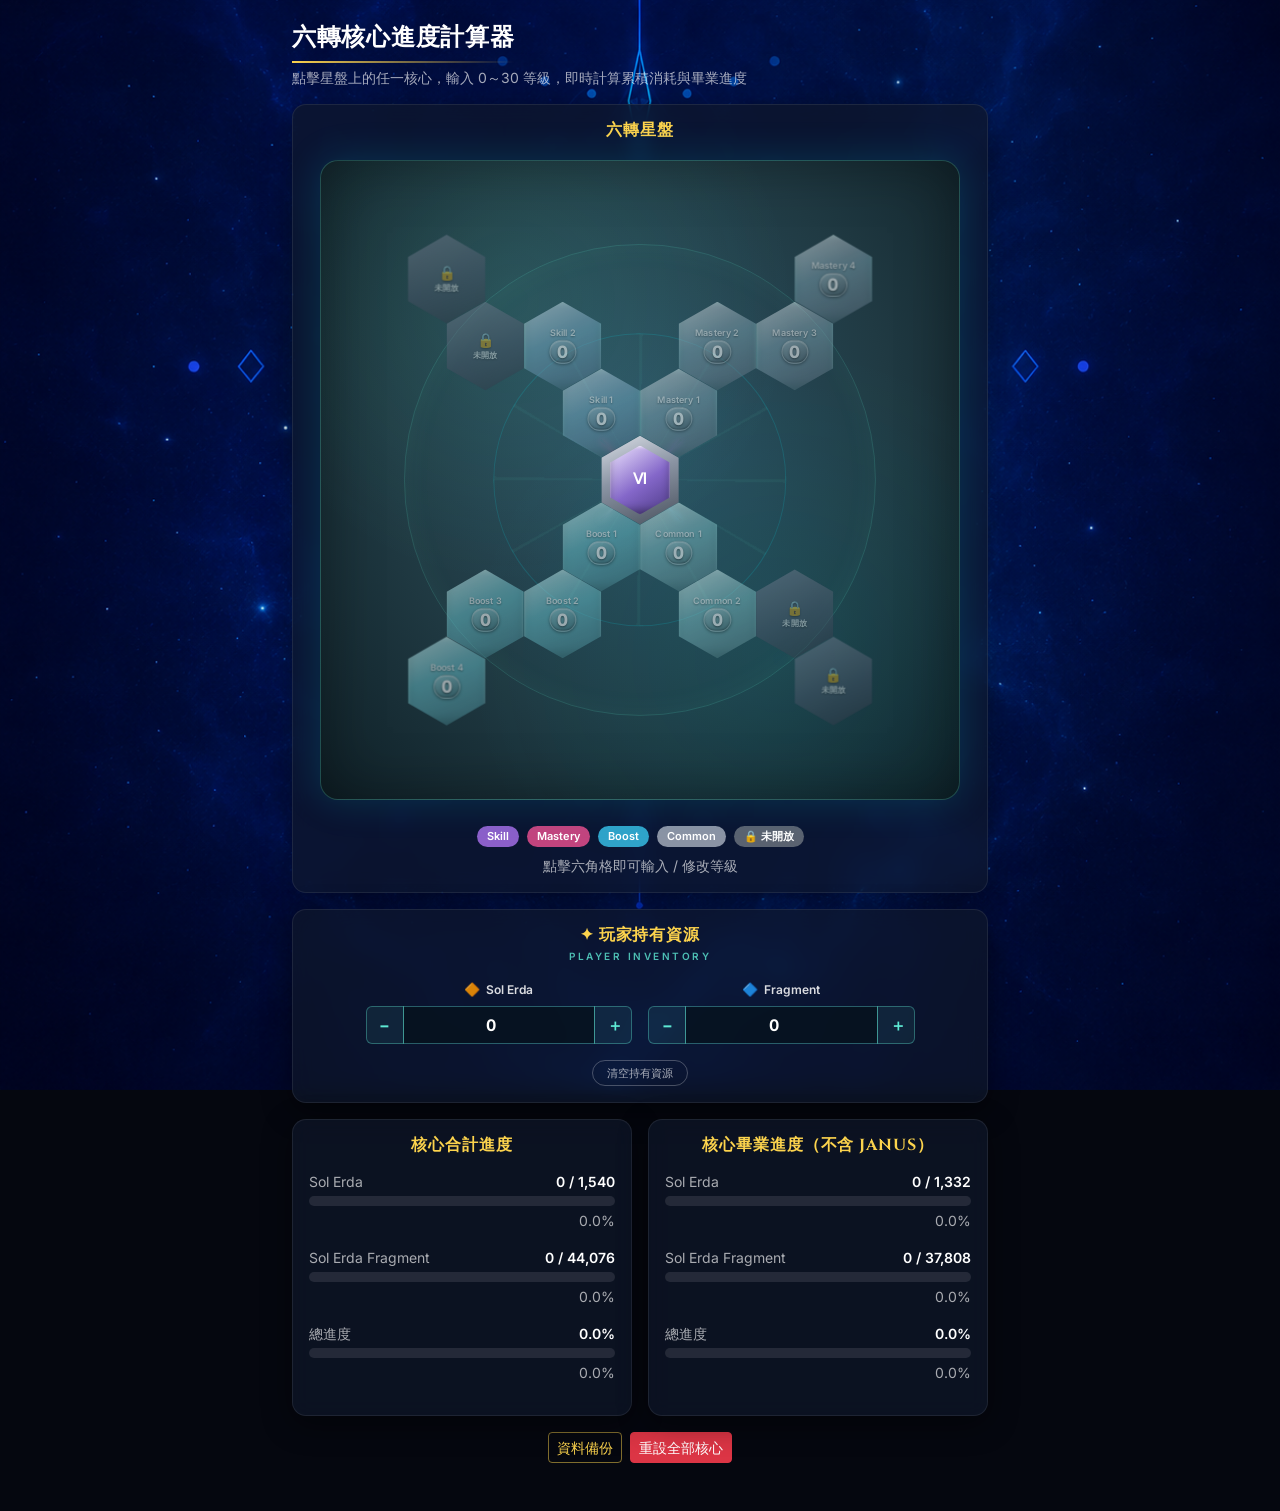
==== index.html @ d496ee9f "更新UI" ====
<!DOCTYPE html>
<html lang="zh-Hant">
<head>
<meta charset="UTF-8">
<meta name="viewport" content="width=device-width, initial-scale=1.0">
<meta name="color-scheme" content="light">
<title>六轉核心進度計算器</title>
<link rel="icon" type="image/png" href="favicon.ico">
<!-- 字體：Cinzel 作為標題/中心符文的顯示字體，Inter 作為內文與小型數字標籤 -->
<link rel="preconnect" href="https://fonts.googleapis.com">
<link rel="preconnect" href="https://fonts.gstatic.com" crossorigin>
<link href="https://fonts.googleapis.com/css2?family=Cinzel:wght@600;700&family=Inter:wght@400;500;600;700&display=swap" rel="stylesheet">
<!-- Bootstrap 5 CDN -->
<link href="https://cdn.jsdelivr.net/npm/bootstrap@5.3.3/dist/css/bootstrap.min.css" rel="stylesheet">
<link rel="stylesheet" href="style.css?v=11">
</head>
<body>
<div class="container py-4 app-container">

  <header class="mb-3">
    <h1 class="h4 fw-bold mb-1">六轉核心進度計算器</h1>
    <p class="text-muted small mb-0">點擊星盤上的任一核心，輸入 0～30 等級，即時計算累積消耗與畢業進度</p>
  </header>

  <div class="card shadow-sm mb-3 hexa-plate-card">
    <div class="card-body text-center">
      <h2 class="h6 text-uppercase fw-bold hexa-card-title mb-3">六轉星盤</h2>

      <div class="d-flex justify-content-center">
        <div class="hexa-plate" id="hexaPlateElement">
          <div class="hex-divider d-tl"></div>
          <div class="hex-divider d-tr"></div>
          <div class="hex-divider d-bl"></div>
          <div class="hex-divider d-br"></div>
          <div class="hex-hub-ring" id="hexHubRing">
            <div class="hex-hub">Ⅵ</div>
          </div>
          <!-- 六角格由 script.js 動態產生 -->
        </div>
      </div>

      <div class="hexa-legend d-flex flex-wrap justify-content-center gap-2 mt-3">
        <span class="badge rounded-pill hexa-badge hexa-badge-skill">Skill</span>
        <span class="badge rounded-pill hexa-badge hexa-badge-mastery">Mastery</span>
        <span class="badge rounded-pill hexa-badge hexa-badge-boost">Boost</span>
        <span class="badge rounded-pill hexa-badge hexa-badge-common">Common</span>
        <span class="badge rounded-pill hexa-badge hexa-badge-locked">🔒 未開放</span>
      </div>
      <div class="form-text mt-2">點擊六角格即可輸入 / 修改等級</div>
    </div>
  </div>

  <div class="card shadow-sm mb-3 player-inventory-card">
    <div class="card-body text-center">
      <h2 class="h6 text-uppercase fw-bold inventory-card-title mb-1">✦ 玩家持有資源</h2>
      <p class="inventory-subtitle mb-3">PLAYER INVENTORY</p>

      <div class="row g-3 justify-content-center">
        <div class="col-6 col-sm-5">
          <label class="inventory-label" for="ownedErdaInput"><span class="inventory-icon">🔶</span>Sol Erda</label>
          <div class="input-group inventory-input-group">
            <button type="button" class="btn inventory-step-btn" data-resource="erda" data-step="-1" aria-label="減少 Sol Erda">−</button>
            <input type="number" min="0" step="1" class="form-control inventory-input" id="ownedErdaInput" value="0">
            <button type="button" class="btn inventory-step-btn" data-resource="erda" data-step="1" aria-label="增加 Sol Erda">＋</button>
          </div>
        </div>
        <div class="col-6 col-sm-5">
          <label class="inventory-label" for="ownedFragmentInput"><span class="inventory-icon">🔷</span>Fragment</label>
          <div class="input-group inventory-input-group">
            <button type="button" class="btn inventory-step-btn" data-resource="fragments" data-step="-100" aria-label="減少 Fragment">−</button>
            <input type="number" min="0" step="100" class="form-control inventory-input" id="ownedFragmentInput" value="0">
            <button type="button" class="btn inventory-step-btn" data-resource="fragments" data-step="100" aria-label="增加 Fragment">＋</button>
          </div>
        </div>
      </div>

      <button type="button" class="btn inventory-clear-btn mt-3" id="clearOwnedResourcesButton">清空持有資源</button>
    </div>
  </div>

  <div class="row g-3 mb-3">
    <div class="col-12 col-md-6">
      <div class="card shadow-sm h-100">
        <div class="card-body">
          <h2 class="h6 text-uppercase fw-bold text-center progress-card-title mb-3">核心合計進度</h2>
          <div id="overallProgressContainer"></div>
        </div>
      </div>
    </div>
    <div class="col-12 col-md-6">
      <div class="card shadow-sm h-100">
        <div class="card-body">
          <h2 class="h6 text-uppercase fw-bold text-center progress-card-title mb-3">核心畢業進度（不含 Janus）</h2>
          <div id="excludingJanusProgressContainer"></div>
        </div>
      </div>
    </div>
  </div>

  <div class="d-flex flex-wrap justify-content-center gap-2 mb-4">
    <button type="button" class="btn btn-outline-gold btn-sm" data-bs-toggle="modal" data-bs-target="#backupModal" id="openBackupModalButton">資料備份</button>
    <button type="button" class="btn btn-danger btn-sm" id="resetAllCoresButton">重設全部核心</button>
  </div>

</div>

<!-- 備份與讀取管理 Modal -->
<div class="modal fade" id="backupModal" tabindex="-1" aria-labelledby="backupModalLabel" aria-hidden="true">
  <div class="modal-dialog modal-dialog-centered">
    <div class="modal-content">
      <div class="modal-header">
        <h5 class="modal-title" id="backupModalLabel">備份與讀取管理</h5>
        <button type="button" class="btn-close" data-bs-dismiss="modal" aria-label="Close"></button>
      </div>
      <div class="modal-body">
        <p class="small text-muted">最多可保存 3 組備份，儲存與載入都只影響瀏覽器本機資料。</p>
        <div id="backupSlotListContainer"></div>
      </div>
      <div class="modal-footer">
        <button type="button" class="btn btn-secondary btn-sm" data-bs-dismiss="modal">關閉</button>
      </div>
    </div>
  </div>
</div>

<!-- 六角格點擊編輯用的微型輸入框（由 script.js 動態插入定位） -->

<script src="https://cdn.jsdelivr.net/npm/bootstrap@5.3.3/dist/js/bootstrap.bundle.min.js"></script>
<script src="script.js"></script>
</body>
</html>
---- style.css ----
:root {
  color-scheme: dark; /* 全頁為深色主題，明確宣告 dark 讓瀏覽器原生控制項改用深色樣式，且不會被手機的強制深色模式二次覆蓋 */
  --hexa-bg: url("images/hexa backg.png");

  --ink: #ffffff;
  --panel: rgba(15, 23, 42, 0.7);
  --page: #05070f;
  --muted: #9aa3b5;

  --gold: #b8862f;
  --gold-deep: #7a5a1e;
  --gold-bright: #fcd34d;
  --violet: #6c4fa0;
  --teal: #1d6e63;

  --skill: #8b5fc9;
  --skill-deep: #5f3d94;
  --mastery: #c2447e;
  --mastery-deep: #8f2f5c;
  --boost: #2fa3c9;
  --boost-deep: #1c7896;
  --common: #8a93a4;
  --common-deep: #5d6674;
  --locked: #5a6270;

  --font-display: 'Cinzel', 'Noto Serif TC', serif;
  --font-body: 'Inter', -apple-system, "Segoe UI", "PingFang TC", "Microsoft JhengHei", sans-serif;
}

* { box-sizing: border-box; }

body {
  background-color: var(--page);
  background-image: var(--hexa-bg);
  background-size: cover;
  background-position: center;
  background-repeat: no-repeat;
  background-attachment: fixed;
  color: var(--ink);
  font-family: var(--font-body);
  min-height: 100vh;
}

.app-container { max-width: 720px; }

header h1 {
  font-family: var(--font-display);
  letter-spacing: 0.03em;
  display: inline-block;
  padding-bottom: 8px;
  border-bottom: 2px solid transparent;
  border-image: linear-gradient(90deg, var(--gold-bright), transparent) 1;
}

.card {
  border: 1px solid rgba(255, 255, 255, 0.08);
  border-radius: 14px;
  background-color: var(--panel);
  -webkit-backdrop-filter: blur(10px);
  backdrop-filter: blur(10px);
  color: var(--ink);
  box-shadow: 0 8px 30px rgba(0, 0, 0, 0.45) !important;
}

.hexa-card-title,
.progress-card-title,
.inventory-card-title,
.modal-title { font-family: var(--font-display); color: var(--gold-bright); letter-spacing: 0.06em; }

.text-muted,
.form-text { color: rgba(255, 255, 255, 0.65) !important; }

.btn-outline-gold {
  color: var(--gold-bright);
  border: 1px solid rgba(252, 211, 77, 0.5);
  background-color: transparent;
}
.btn-outline-gold:hover { background-color: rgba(252, 211, 77, 0.14); color: #fff; border-color: var(--gold-bright); }

/* ===== 六角星盤：深海星空底 + 雙層圓形魔法陣光圈 ===== */
.hexa-plate {
  position: relative;
  width: min(640px, 96vw);
  aspect-ratio: 1 / 1;
  margin: 4px 0 10px;
  background:
    radial-gradient(circle at 30% 22%, rgba(100, 255, 218, 0.10), transparent 42%),
    radial-gradient(circle at 72% 78%, rgba(0, 242, 254, 0.08), transparent 46%),
    radial-gradient(ellipse at 50% 42%, #2c5364 0%, #203a43 55%, #0f2027 100%);
  border: 1px solid rgba(100, 255, 218, 0.18);
  border-radius: 18px;
  box-shadow: 0 0 40px rgba(0, 242, 254, 0.15), inset 0 0 60px rgba(0, 0, 0, 0.35);
  overflow: visible;
}
/* 外圈魔法陣光圈（大） */
.hexa-plate::before {
  content: '';
  position: absolute; left: 50%; top: 50%;
  width: 74%; aspect-ratio: 1 / 1;
  transform: translate(-50%, -50%);
  border-radius: 50%;
  border: 1px solid rgba(100, 255, 218, 0.14);
  box-shadow: inset 0 0 30px rgba(100, 255, 218, 0.06);
  pointer-events: none;
  z-index: 0;
}
/* 內圈魔法陣光圈（小）+ 環狀刻度線 */
.hexa-plate::after {
  content: '';
  position: absolute; left: 50%; top: 50%;
  width: 46%; aspect-ratio: 1 / 1;
  transform: translate(-50%, -50%);
  border-radius: 50%;
  border: 1px solid rgba(0, 242, 254, 0.14);
  background: repeating-conic-gradient(rgba(100, 255, 218, 0.05) 0deg 1.2deg, transparent 1.2deg 30deg);
  pointer-events: none;
  z-index: 0;
}

.hex-divider {
  position: absolute; left: 50%; top: 50%;
  width: 2px; height: 9%;
  transform-origin: top center;
  z-index: 1;
}
.hex-divider.d-tl { transform: rotate(-135deg); background: linear-gradient(to bottom, var(--skill), rgba(139,95,201,0));   box-shadow: 0 0 6px rgba(139,95,201,0.65); }
.hex-divider.d-tr { transform: rotate(135deg);  background: linear-gradient(to bottom, var(--mastery), rgba(194,68,126,0)); box-shadow: 0 0 6px rgba(194,68,126,0.65); }
.hex-divider.d-bl { transform: rotate(-45deg);  background: linear-gradient(to bottom, var(--boost), rgba(47,163,201,0));   box-shadow: 0 0 6px rgba(47,163,201,0.65); }
.hex-divider.d-br { transform: rotate(45deg);   background: linear-gradient(to bottom, var(--common), rgba(138,147,164,0)); box-shadow: 0 0 6px rgba(138,147,164,0.5); }

/* ===== 中央核心 Ⅵ：頂級金屬外框 + 霓虹雙色發光 ===== */
.hex-hub-ring {
  --hub-progress: 0%;
  position: absolute; left: 50%; top: 50%;
  width: 12.1%; aspect-ratio: 0.87 / 1;
  transform: translate(-50%, -50%);
  clip-path: polygon(50% 0%, 100% 25%, 100% 75%, 50% 100%, 0% 75%, 0% 25%);
  background: conic-gradient(var(--gold-bright) var(--hub-progress), rgba(255,255,255,0.12) 0);
  display: flex; align-items: center; justify-content: center;
  z-index: 2;
  animation: hubRingPulse 4.5s ease-in-out infinite;
}
/* 外層金屬框：比 ring 大一圈，藏在 ring 底下露出邊緣，形成雙層金屬邊框 */
.hex-hub-ring::before {
  content: '';
  position: absolute;
  inset: -4px;
  clip-path: polygon(50% 0%, 100% 25%, 100% 75%, 50% 100%, 0% 75%, 0% 25%);
  background: linear-gradient(160deg, #e3e7ee 0%, #8a94a3 45%, #444c58 100%);
  box-shadow: 0 0 14px rgba(0, 242, 254, 0.55), 0 0 22px rgba(255, 105, 180, 0.3);
  z-index: -1;
}
.hex-hub {
  position: relative;
  width: 78%; aspect-ratio: 0.87 / 1;
  clip-path: polygon(50% 0%, 100% 25%, 100% 75%, 50% 100%, 0% 75%, 0% 25%);
  background: linear-gradient(145deg, #efe6ff 0%, #8467c9 55%, #4d3a86 100%);
  box-shadow:
    inset 0 2px 3px rgba(255,255,255,0.55),
    inset 0 -5px 9px rgba(0,0,0,0.35),
    inset 0 0 0 1px rgba(255,255,255,0.2);
  display: flex; align-items: center; justify-content: center;
  color: #fff; font-weight: 700; letter-spacing: 0.05em;
  font-family: var(--font-display);
  font-size: clamp(11px, 2.6vw, 15px);
}
@keyframes hubRingPulse {
  0%, 100% { box-shadow: 0 0 16px rgba(252, 211, 77, 0.45); }
  50%      { box-shadow: 0 0 28px rgba(252, 211, 77, 0.8); }
}

/* ===== 六角形節點：雙層金屬切角邊框 + 立體倒角 + 金屬膠囊等級標籤 ===== */
.hex-tile {
  position: absolute;
  width: 12.1%;
  aspect-ratio: 0.87 / 1;
  transform: translate(-50%, -50%);
  clip-path: polygon(50% 0%, 100% 25%, 100% 75%, 50% 100%, 0% 75%, 0% 25%);
  display: flex; flex-direction: column; align-items: center; justify-content: center;
  gap: 2px;
  color: #fff;
  cursor: pointer;
  border: none;
  padding: 0;
  font-family: var(--font-body);
  text-shadow: 0 1px 2px rgba(0,0,0,0.55);
  filter: drop-shadow(0 3px 5px rgba(0,0,0,0.45));
  transition: transform 0.15s ease, filter 0.15s ease;
  z-index: 3;
}
/* 外層金屬邊框（::before 做出比本體大一圈的六角形，露出邊緣＝雙層邊框） */
.hex-tile::before {
  content: '';
  position: absolute;
  inset: -3px;
  clip-path: polygon(50% 0%, 100% 25%, 100% 75%, 50% 100%, 0% 75%, 0% 25%);
  z-index: -1;
  transition: background 0.2s ease, box-shadow 0.2s ease;
}
.hex-tile.skill::before,
.hex-tile.mastery::before,
.hex-tile.boost::before,
.hex-tile.common::before {
  background: linear-gradient(160deg, #b9fff2 0%, #00f2fe 45%, #0891a8 100%);
  box-shadow: 0 0 10px rgba(0, 242, 254, 0.65), 0 0 18px rgba(100, 255, 218, 0.35);
}
.hex-tile:hover { transform: translate(-50%, -50%) scale(1.08); z-index: 5; }
.hex-tile:focus-visible { outline: 2px solid #fff; outline-offset: 2px; }
.hex-tile .hex-name { font-size: clamp(7px, 1.6vw, 9px); font-weight: 600; opacity: 0.85; line-height: 1.1; letter-spacing: 0.02em; }
.hex-tile .hex-lvl {
  display: inline-block;
  font-size: clamp(12px, 3vw, 17px);
  font-weight: 800;
  font-variant-numeric: tabular-nums;
  line-height: 1.3;
  letter-spacing: 0.02em;
  padding: 0 7px;
  border-radius: 999px;
  background: linear-gradient(160deg, rgba(255,255,255,0.3), rgba(0,0,0,0.25));
  border: 1px solid rgba(255,255,255,0.3);
  box-shadow: inset 0 1px 1px rgba(255,255,255,0.45), inset 0 -1px 2px rgba(0,0,0,0.4), 0 1px 3px rgba(0,0,0,0.5);
  text-shadow: 0 1px 2px rgba(0,0,0,0.6);
}

.hex-tile.skill {
  background: linear-gradient(150deg, #d6bfff 0%, var(--skill) 40%, var(--skill-deep) 100%);
  box-shadow:
    inset 0 3px 4px rgba(255,255,255,0.55),
    inset 0 -6px 10px rgba(0,0,0,0.45),
    inset 0 0 0 1px rgba(255,255,255,0.18);
}
.hex-tile.mastery {
  background: linear-gradient(150deg, #ffb8d6 0%, var(--mastery) 40%, var(--mastery-deep) 100%);
  box-shadow:
    inset 0 3px 4px rgba(255,255,255,0.55),
    inset 0 -6px 10px rgba(0,0,0,0.45),
    inset 0 0 0 1px rgba(255,255,255,0.18);
}
.hex-tile.boost {
  background: linear-gradient(150deg, #b9f0ff 0%, var(--boost) 40%, var(--boost-deep) 100%);
  box-shadow:
    inset 0 3px 4px rgba(255,255,255,0.55),
    inset 0 -6px 10px rgba(0,0,0,0.45),
    inset 0 0 0 1px rgba(255,255,255,0.18);
}
.hex-tile.common {
  background: linear-gradient(150deg, #eef1f6 0%, var(--common) 40%, var(--common-deep) 100%);
  box-shadow:
    inset 0 3px 4px rgba(255,255,255,0.55),
    inset 0 -6px 10px rgba(0,0,0,0.4),
    inset 0 0 0 1px rgba(255,255,255,0.18);
}

.hex-tile.zero { filter: drop-shadow(0 3px 5px rgba(0,0,0,0.45)) grayscale(55%); opacity: 0.55; }
.hex-tile.zero::before { opacity: 0.55; }
.hex-tile.editing { transform: translate(-50%, -50%) scale(1.12); z-index: 6; }
.hex-tile.editing::before { box-shadow: 0 0 0 3px #fff, 0 0 16px rgba(0, 242, 254, 0.8); }

/* 鎖定 / 未開放的預留格：暗鋼灰雙層邊框 + 細緻金屬網格遮罩
   （選擇器刻意寫成 .hex-tile.hex-tile-locked 兩個 class，
   確保優先度一定蓋過上面 .hex-tile.skill 等象限色規則） */
.hex-tile.hex-tile-locked {
  cursor: not-allowed;
  background:
    repeating-linear-gradient(45deg, rgba(255,255,255,0.035) 0 2px, transparent 2px 6px),
    linear-gradient(160deg, #3a4051, var(--locked));
  opacity: 0.5;
  box-shadow: inset 0 0 0 1px rgba(255,255,255,0.08);
}
.hex-tile.hex-tile-locked::before {
  background: linear-gradient(160deg, #7c8797 0%, #4a5568 55%, #2b3340 100%);
  box-shadow: none;
}
.hex-tile-locked:hover { transform: translate(-50%, -50%); }
.hex-tile-locked .hex-lock-icon { font-size: clamp(11px, 2.4vw, 14px); line-height: 1; margin-bottom: 2px; opacity: 0.85; }
.hex-tile-locked .hex-name { font-size: clamp(6px, 1.4vw, 8px); }

/* ===== 星盤圖例（緊湊單行） ===== */
.hexa-badge {
  font-size: 11px;
  font-weight: 600;
  padding: 5px 10px;
}
.hexa-badge-skill    { background-color: var(--skill);   color: #fff; }
.hexa-badge-mastery  { background-color: var(--mastery); color: #fff; }
.hexa-badge-boost    { background-color: var(--boost);   color: #fff; }
.hexa-badge-common   { background-color: var(--common);  color: #fff; }
.hexa-badge-locked   { background-color: var(--locked);  color: #fff; }

/* ===== 六角格點擊編輯用的微型輸入框 ===== */
.hex-editor {
  position: absolute;
  transform: translate(-50%, -100%);
  background: rgba(15, 23, 42, 0.95);
  -webkit-backdrop-filter: blur(8px);
  backdrop-filter: blur(8px);
  border: 1px solid rgba(255, 255, 255, 0.18);
  border-radius: 10px;
  padding: 8px 10px;
  box-shadow: 0 6px 20px rgba(0,0,0,0.5);
  z-index: 20;
  display: flex;
  flex-direction: column;
  align-items: center;
  gap: 4px;
  white-space: nowrap;
}
.hex-editor::after {
  content: '';
  position: absolute;
  left: 50%; top: 100%;
  transform: translateX(-50%);
  border: 6px solid transparent;
  border-top-color: rgba(15, 23, 42, 0.95);
}
.hex-editor .hex-editor-label { font-size: 11px; font-weight: 700; color: #ffffff; }
.hex-editor input[type="number"] {
  width: 64px;
  padding: 5px 6px;
  background: rgba(255, 255, 255, 0.08);
  border: 1px solid rgba(255, 255, 255, 0.25);
  border-radius: 6px;
  font-size: 14px;
  text-align: center;
  font-variant-numeric: tabular-nums;
  color: #ffffff;
}
.hex-editor input[type="number"]:focus { outline: none; border-color: var(--gold-bright); }

/* ===== 進度條（沿用 Bootstrap .progress，僅覆蓋顏色與高度） ===== */
.progress { height: 10px; background-color: rgba(255, 255, 255, 0.1); }
.progress-bar-gold   { background: linear-gradient(90deg, var(--gold), var(--gold-bright)); box-shadow: 0 0 8px rgba(252, 211, 77, 0.6); }
.progress-bar-violet { background: linear-gradient(90deg, var(--violet), #9077bd); box-shadow: 0 0 8px rgba(144, 119, 189, 0.6); }
.progress-bar-teal   { background: linear-gradient(90deg, var(--teal), #2c8f80); box-shadow: 0 0 8px rgba(44, 143, 128, 0.6); }

/* ===== 備份槽列表 ===== */
.backup-slot-row {
  border: 1px solid rgba(255, 255, 255, 0.12);
  background-color: rgba(255, 255, 255, 0.04);
  border-radius: 10px;
  padding: 10px 12px;
  margin-bottom: 10px;
}
.backup-slot-row:last-child { margin-bottom: 0; }

/* ===== Bootstrap Modal 改為深色玻璃風格 ===== */
.modal-content {
  background-color: rgba(15, 23, 42, 0.9);
  -webkit-backdrop-filter: blur(12px);
  backdrop-filter: blur(12px);
  border: 1px solid rgba(255, 255, 255, 0.12);
  border-radius: 12px;
  color: var(--ink);
}
.modal-header,
.modal-footer { border-color: rgba(255, 255, 255, 0.12); }
.modal .btn-close { filter: invert(1) grayscale(1); }
.modal .form-control {
  background-color: rgba(255, 255, 255, 0.06);
  border-color: rgba(255, 255, 255, 0.2);
  color: var(--ink);
}
.modal .form-control:focus {
  background-color: rgba(255, 255, 255, 0.09);
  border-color: var(--gold-bright);
  color: var(--ink);
  box-shadow: none;
}
.modal .btn-outline-secondary { color: #e5e7eb; border-color: rgba(255, 255, 255, 0.4); }
.modal .btn-outline-secondary:hover { background-color: rgba(255, 255, 255, 0.12); color: #fff; }

/* ===== 玩家持有資源 (Player Inventory) ===== */
.inventory-subtitle {
  color: rgba(94, 234, 212, 0.8);
  font-size: 10px;
  letter-spacing: 0.25em;
  font-weight: 600;
}
.inventory-label {
  display: flex; align-items: center; justify-content: center; gap: 6px;
  font-size: 12px; font-weight: 600; color: rgba(255,255,255,0.85);
  margin-bottom: 6px;
}
.inventory-icon { font-size: 13px; }
.inventory-input {
  background-color: rgba(6, 18, 26, 0.65);
  border: 1px solid rgba(94, 234, 212, 0.35);
  color: #fff;
  text-align: center;
  font-weight: 700;
  font-variant-numeric: tabular-nums;
}
.inventory-input:focus {
  background-color: rgba(6, 18, 26, 0.85);
  border-color: #5eead4;
  color: #fff;
  box-shadow: 0 0 0 3px rgba(94, 234, 212, 0.28);
}
.inventory-step-btn {
  background-color: rgba(94, 234, 212, 0.08);
  border: 1px solid rgba(94, 234, 212, 0.35);
  color: #5eead4;
  font-weight: 700;
  width: 38px;
}
.inventory-step-btn:hover { background-color: rgba(94, 234, 212, 0.22); color: #fff; border-color: #5eead4; }
.inventory-step-btn:active { transform: translateY(1px); }
.inventory-clear-btn {
  background-color: transparent;
  border: 1px solid rgba(255, 255, 255, 0.25);
  color: rgba(255, 255, 255, 0.65);
  font-size: 11px;
  padding: 4px 14px;
  border-radius: 999px;
}
.inventory-clear-btn:hover { background-color: rgba(255, 255, 255, 0.08); color: #fff; }

/* 進度條上的「持有資源可涵蓋」高亮光效：疊在實際已耗用進度條下方，
   露出的那一段（已耗用% 到 涵蓋% 之間）代表目前持有資源額外能補到的進度 */
.progress { position: relative; overflow: hidden; }
.progress-bar-coverage {
  position: absolute;
  top: 0; left: 0; height: 100%;
  background: rgba(94, 234, 212, 0.5);
  box-shadow: 0 0 10px rgba(94, 234, 212, 0.75);
  border-radius: inherit;
  transition: width 0.35s ease;
}
.progress-bar { position: relative; z-index: 1; }
.inventory-coverage-note {
  color: #5eead4;
  background-color: rgba(94, 234, 212, 0.08);
  border: 1px solid rgba(94, 234, 212, 0.25);
  border-radius: 8px;
  padding: 6px 10px;
}
.inventory-coverage-note b { color: #fff; }
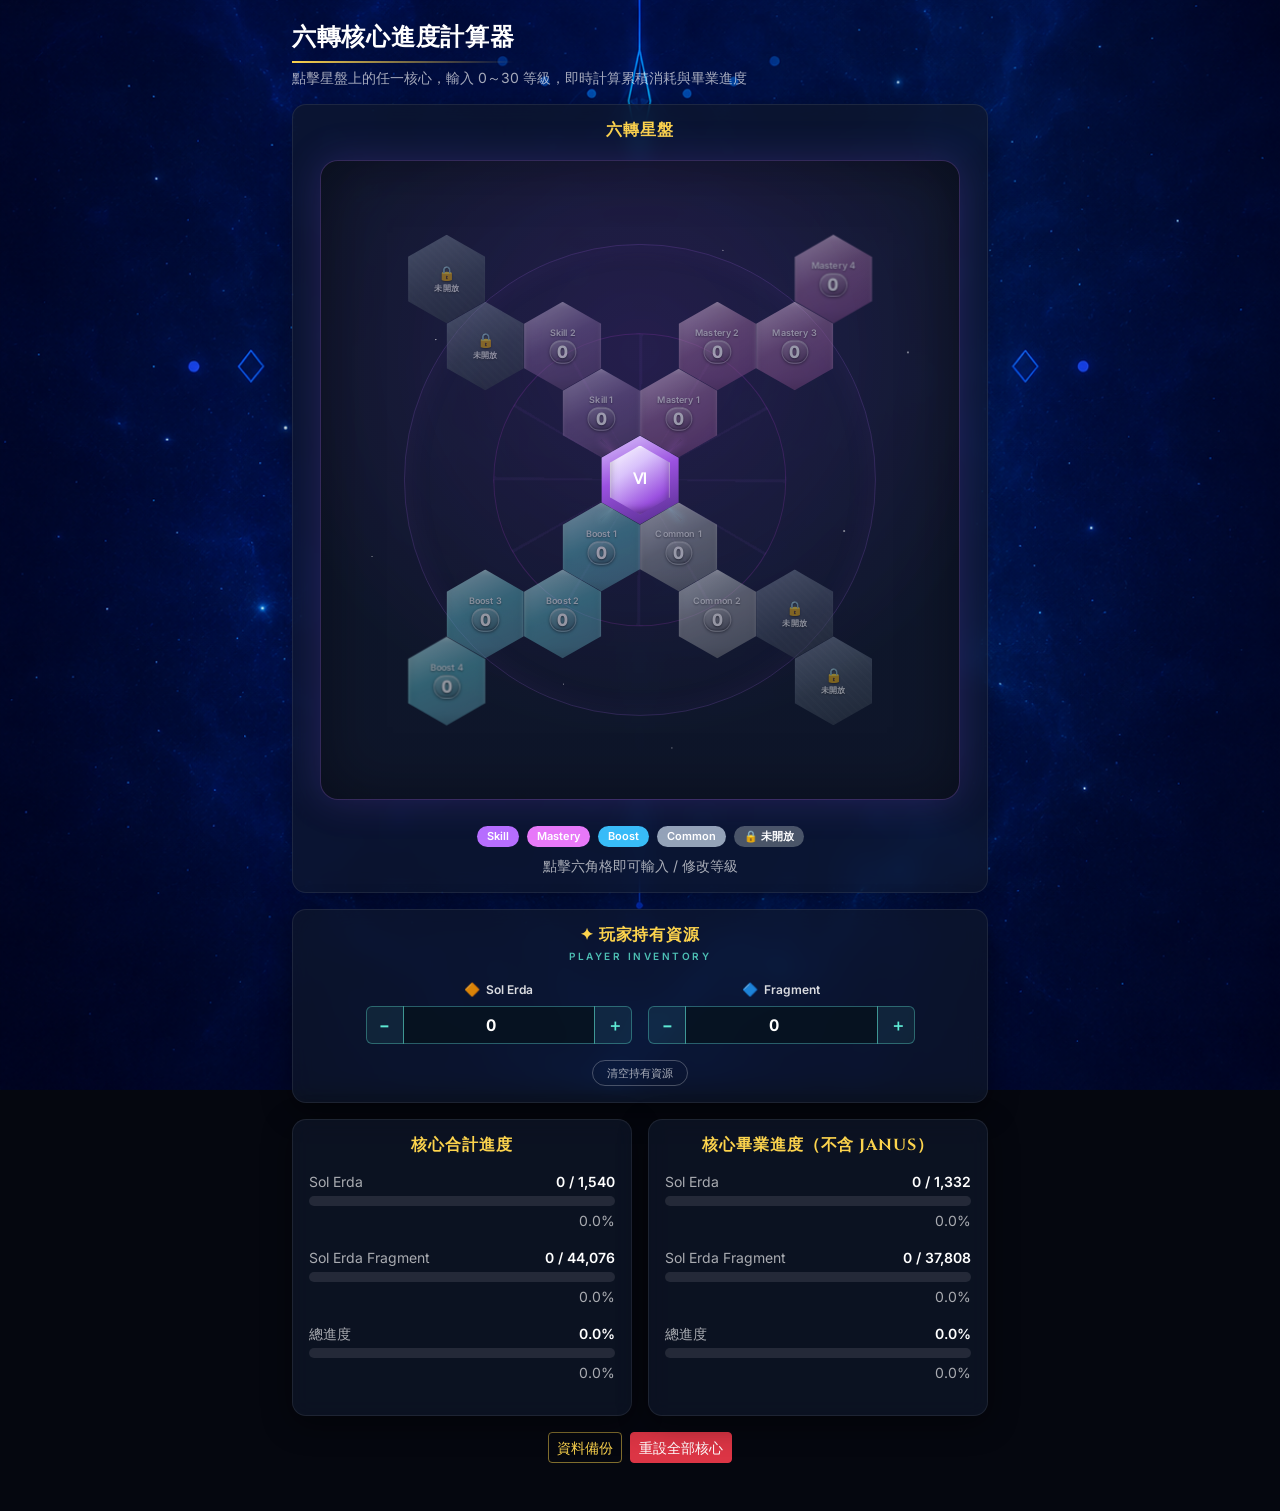
==== commit ea3973de: "更新" ====
--- a/index.html
+++ b/index.html
@@ -12,7 +12,7 @@
 <link href="https://fonts.googleapis.com/css2?family=Cinzel:wght@600;700&family=Inter:wght@400;500;600;700&display=swap" rel="stylesheet">
 <!-- Bootstrap 5 CDN -->
 <link href="https://cdn.jsdelivr.net/npm/bootstrap@5.3.3/dist/css/bootstrap.min.css" rel="stylesheet">
-<link rel="stylesheet" href="style.css?v=11">
+<link rel="stylesheet" href="style.css?v=12">
 </head>
 <body>
 <div class="container py-4 app-container">
--- a/style.css
+++ b/style.css
@@ -13,15 +13,15 @@
   --violet: #6c4fa0;
   --teal: #1d6e63;
 
-  --skill: #8b5fc9;
-  --skill-deep: #5f3d94;
-  --mastery: #c2447e;
-  --mastery-deep: #8f2f5c;
-  --boost: #2fa3c9;
-  --boost-deep: #1c7896;
-  --common: #8a93a4;
-  --common-deep: #5d6674;
-  --locked: #5a6270;
+  --skill: #b76eff;
+  --skill-deep: #2a124d;
+  --mastery: #e879f9;
+  --mastery-deep: #3b0764;
+  --boost: #38bdf8;
+  --boost-deep: #0c4a6e;
+  --common: #94a3b8;
+  --common-deep: #1e293b;
+  --locked: #4a5568;
 
   --font-display: 'Cinzel', 'Noto Serif TC', serif;
   --font-body: 'Inter', -apple-system, "Segoe UI", "PingFang TC", "Microsoft JhengHei", sans-serif;
@@ -84,12 +84,17 @@
   aspect-ratio: 1 / 1;
   margin: 4px 0 10px;
   background:
-    radial-gradient(circle at 30% 22%, rgba(100, 255, 218, 0.10), transparent 42%),
-    radial-gradient(circle at 72% 78%, rgba(0, 242, 254, 0.08), transparent 46%),
-    radial-gradient(ellipse at 50% 42%, #2c5364 0%, #203a43 55%, #0f2027 100%);
-  border: 1px solid rgba(100, 255, 218, 0.18);
+    radial-gradient(1px 1px at 18% 28%, rgba(255,255,255,0.85), transparent),
+    radial-gradient(1px 1px at 63% 14%, rgba(255,255,255,0.6), transparent),
+    radial-gradient(1.5px 1.5px at 82% 58%, rgba(255,255,255,0.7), transparent),
+    radial-gradient(1px 1px at 38% 82%, rgba(255,255,255,0.5), transparent),
+    radial-gradient(1px 1px at 8% 62%, rgba(255,255,255,0.55), transparent),
+    radial-gradient(1.5px 1.5px at 92% 30%, rgba(255,255,255,0.65), transparent),
+    radial-gradient(1px 1px at 55% 92%, rgba(255,255,255,0.5), transparent),
+    radial-gradient(circle at 50% 30%, rgba(88, 52, 133, 0.35) 0%, rgba(15, 23, 42, 0.95) 70%);
+  border: 1px solid rgba(183, 110, 255, 0.22);
   border-radius: 18px;
-  box-shadow: 0 0 40px rgba(0, 242, 254, 0.15), inset 0 0 60px rgba(0, 0, 0, 0.35);
+  box-shadow: 0 0 40px rgba(139, 92, 246, 0.2), inset 0 0 60px rgba(0, 0, 0, 0.4);
   overflow: visible;
 }
 /* 外圈魔法陣光圈（大） */
@@ -99,8 +104,8 @@
   width: 74%; aspect-ratio: 1 / 1;
   transform: translate(-50%, -50%);
   border-radius: 50%;
-  border: 1px solid rgba(100, 255, 218, 0.14);
-  box-shadow: inset 0 0 30px rgba(100, 255, 218, 0.06);
+  border: 1px solid rgba(183, 110, 255, 0.18);
+  box-shadow: inset 0 0 30px rgba(155, 81, 224, 0.08);
   pointer-events: none;
   z-index: 0;
 }
@@ -111,8 +116,8 @@
   width: 46%; aspect-ratio: 1 / 1;
   transform: translate(-50%, -50%);
   border-radius: 50%;
-  border: 1px solid rgba(0, 242, 254, 0.14);
-  background: repeating-conic-gradient(rgba(100, 255, 218, 0.05) 0deg 1.2deg, transparent 1.2deg 30deg);
+  border: 1px solid rgba(217, 70, 239, 0.16);
+  background: repeating-conic-gradient(rgba(183, 110, 255, 0.06) 0deg 1.2deg, transparent 1.2deg 30deg);
   pointer-events: none;
   z-index: 0;
 }
@@ -123,10 +128,10 @@
   transform-origin: top center;
   z-index: 1;
 }
-.hex-divider.d-tl { transform: rotate(-135deg); background: linear-gradient(to bottom, var(--skill), rgba(139,95,201,0));   box-shadow: 0 0 6px rgba(139,95,201,0.65); }
-.hex-divider.d-tr { transform: rotate(135deg);  background: linear-gradient(to bottom, var(--mastery), rgba(194,68,126,0)); box-shadow: 0 0 6px rgba(194,68,126,0.65); }
-.hex-divider.d-bl { transform: rotate(-45deg);  background: linear-gradient(to bottom, var(--boost), rgba(47,163,201,0));   box-shadow: 0 0 6px rgba(47,163,201,0.65); }
-.hex-divider.d-br { transform: rotate(45deg);   background: linear-gradient(to bottom, var(--common), rgba(138,147,164,0)); box-shadow: 0 0 6px rgba(138,147,164,0.5); }
+.hex-divider.d-tl { transform: rotate(-135deg); background: linear-gradient(to bottom, var(--skill), rgba(183,110,255,0));   box-shadow: 0 0 7px rgba(183,110,255,0.7); }
+.hex-divider.d-tr { transform: rotate(135deg);  background: linear-gradient(to bottom, var(--mastery), rgba(232,121,249,0)); box-shadow: 0 0 7px rgba(232,121,249,0.7); }
+.hex-divider.d-bl { transform: rotate(-45deg);  background: linear-gradient(to bottom, var(--boost), rgba(56,189,248,0));   box-shadow: 0 0 7px rgba(56,189,248,0.7); }
+.hex-divider.d-br { transform: rotate(45deg);   background: linear-gradient(to bottom, var(--common), rgba(148,163,184,0)); box-shadow: 0 0 7px rgba(148,163,184,0.6); }
 
 /* ===== 中央核心 Ⅵ：頂級金屬外框 + 霓虹雙色發光 ===== */
 .hex-hub-ring {
@@ -146,19 +151,19 @@
   position: absolute;
   inset: -4px;
   clip-path: polygon(50% 0%, 100% 25%, 100% 75%, 50% 100%, 0% 75%, 0% 25%);
-  background: linear-gradient(160deg, #e3e7ee 0%, #8a94a3 45%, #444c58 100%);
-  box-shadow: 0 0 14px rgba(0, 242, 254, 0.55), 0 0 22px rgba(255, 105, 180, 0.3);
+  background: linear-gradient(160deg, #e3d4ff 0%, #9b51e0 45%, #4c2882 100%);
+  box-shadow: 0 0 16px rgba(183, 110, 255, 0.6), 0 0 24px rgba(232, 121, 249, 0.3);
   z-index: -1;
 }
 .hex-hub {
   position: relative;
   width: 78%; aspect-ratio: 0.87 / 1;
   clip-path: polygon(50% 0%, 100% 25%, 100% 75%, 50% 100%, 0% 75%, 0% 25%);
-  background: linear-gradient(145deg, #efe6ff 0%, #8467c9 55%, #4d3a86 100%);
+  background: linear-gradient(145deg, #ffffff 0%, #d9c2fb 35%, #9b51e0 75%, #4c2882 100%);
   box-shadow:
-    inset 0 2px 3px rgba(255,255,255,0.55),
+    inset 0 2px 3px rgba(255,255,255,0.65),
     inset 0 -5px 9px rgba(0,0,0,0.35),
-    inset 0 0 0 1px rgba(255,255,255,0.2);
+    inset 0 0 0 1px rgba(255,255,255,0.25);
   display: flex; align-items: center; justify-content: center;
   color: #fff; font-weight: 700; letter-spacing: 0.05em;
   font-family: var(--font-display);
@@ -197,12 +202,21 @@
   z-index: -1;
   transition: background 0.2s ease, box-shadow 0.2s ease;
 }
-.hex-tile.skill::before,
-.hex-tile.mastery::before,
-.hex-tile.boost::before,
+.hex-tile.skill::before {
+  background: linear-gradient(160deg, #d9b8ff 0%, #b76eff 45%, #9b51e0 100%);
+  box-shadow: 0 0 10px rgba(155, 81, 224, 0.65), 0 0 18px rgba(183, 110, 255, 0.35);
+}
+.hex-tile.mastery::before {
+  background: linear-gradient(160deg, #f6c6f5 0%, #e879f9 45%, #d946ef 100%);
+  box-shadow: 0 0 10px rgba(217, 70, 239, 0.65), 0 0 18px rgba(232, 121, 249, 0.35);
+}
+.hex-tile.boost::before {
+  background: linear-gradient(160deg, #b9fff2 0%, #00f2fe 45%, #38bdf8 100%);
+  box-shadow: 0 0 10px rgba(56, 189, 248, 0.65), 0 0 18px rgba(0, 242, 254, 0.35);
+}
 .hex-tile.common::before {
-  background: linear-gradient(160deg, #b9fff2 0%, #00f2fe 45%, #0891a8 100%);
-  box-shadow: 0 0 10px rgba(0, 242, 254, 0.65), 0 0 18px rgba(100, 255, 218, 0.35);
+  background: linear-gradient(160deg, #e2e8f0 0%, #cbd5e1 45%, #94a3b8 100%);
+  box-shadow: 0 0 10px rgba(148, 163, 184, 0.55), 0 0 16px rgba(203, 213, 225, 0.3);
 }
 .hex-tile:hover { transform: translate(-50%, -50%) scale(1.08); z-index: 5; }
 .hex-tile:focus-visible { outline: 2px solid #fff; outline-offset: 2px; }
@@ -223,32 +237,32 @@
 }
 
 .hex-tile.skill {
-  background: linear-gradient(150deg, #d6bfff 0%, var(--skill) 40%, var(--skill-deep) 100%);
+  background: linear-gradient(150deg, #c9a6f5 0%, #4c2882 45%, #2a124d 100%);
+  box-shadow:
+    inset 0 3px 4px rgba(255,255,255,0.5),
+    inset 0 -6px 10px rgba(0,0,0,0.5),
+    inset 0 0 0 1px rgba(255,255,255,0.15);
+}
+.hex-tile.mastery {
+  background: linear-gradient(150deg, #f0abfc 0%, #701a75 45%, #3b0764 100%);
+  box-shadow:
+    inset 0 3px 4px rgba(255,255,255,0.5),
+    inset 0 -6px 10px rgba(0,0,0,0.5),
+    inset 0 0 0 1px rgba(255,255,255,0.15);
+}
+.hex-tile.boost {
+  background: linear-gradient(150deg, #7dd3fc 0%, #0369a1 45%, #0c4a6e 100%);
   box-shadow:
     inset 0 3px 4px rgba(255,255,255,0.55),
     inset 0 -6px 10px rgba(0,0,0,0.45),
     inset 0 0 0 1px rgba(255,255,255,0.18);
 }
-.hex-tile.mastery {
-  background: linear-gradient(150deg, #ffb8d6 0%, var(--mastery) 40%, var(--mastery-deep) 100%);
+.hex-tile.common {
+  background: linear-gradient(150deg, #cbd5e1 0%, #334155 45%, #1e293b 100%);
   box-shadow:
-    inset 0 3px 4px rgba(255,255,255,0.55),
+    inset 0 3px 4px rgba(255,255,255,0.45),
     inset 0 -6px 10px rgba(0,0,0,0.45),
-    inset 0 0 0 1px rgba(255,255,255,0.18);
-}
-.hex-tile.boost {
-  background: linear-gradient(150deg, #b9f0ff 0%, var(--boost) 40%, var(--boost-deep) 100%);
-  box-shadow:
-    inset 0 3px 4px rgba(255,255,255,0.55),
-    inset 0 -6px 10px rgba(0,0,0,0.45),
-    inset 0 0 0 1px rgba(255,255,255,0.18);
-}
-.hex-tile.common {
-  background: linear-gradient(150deg, #eef1f6 0%, var(--common) 40%, var(--common-deep) 100%);
-  box-shadow:
-    inset 0 3px 4px rgba(255,255,255,0.55),
-    inset 0 -6px 10px rgba(0,0,0,0.4),
-    inset 0 0 0 1px rgba(255,255,255,0.18);
+    inset 0 0 0 1px rgba(255,255,255,0.15);
 }
 
 .hex-tile.zero { filter: drop-shadow(0 3px 5px rgba(0,0,0,0.45)) grayscale(55%); opacity: 0.55; }
@@ -262,13 +276,13 @@
 .hex-tile.hex-tile-locked {
   cursor: not-allowed;
   background:
-    repeating-linear-gradient(45deg, rgba(255,255,255,0.035) 0 2px, transparent 2px 6px),
-    linear-gradient(160deg, #3a4051, var(--locked));
-  opacity: 0.5;
+    repeating-linear-gradient(45deg, rgba(255,255,255,0.03) 0 2px, transparent 2px 6px),
+    linear-gradient(160deg, rgba(100,116,139,0.5), rgba(51,65,85,0.6));
+  opacity: 0.6;
   box-shadow: inset 0 0 0 1px rgba(255,255,255,0.08);
 }
 .hex-tile.hex-tile-locked::before {
-  background: linear-gradient(160deg, #7c8797 0%, #4a5568 55%, #2b3340 100%);
+  background: linear-gradient(160deg, rgba(148,163,184,0.55) 0%, rgba(74,85,104,0.55) 55%, rgba(43,51,64,0.55) 100%);
   box-shadow: none;
 }
 .hex-tile-locked:hover { transform: translate(-50%, -50%); }
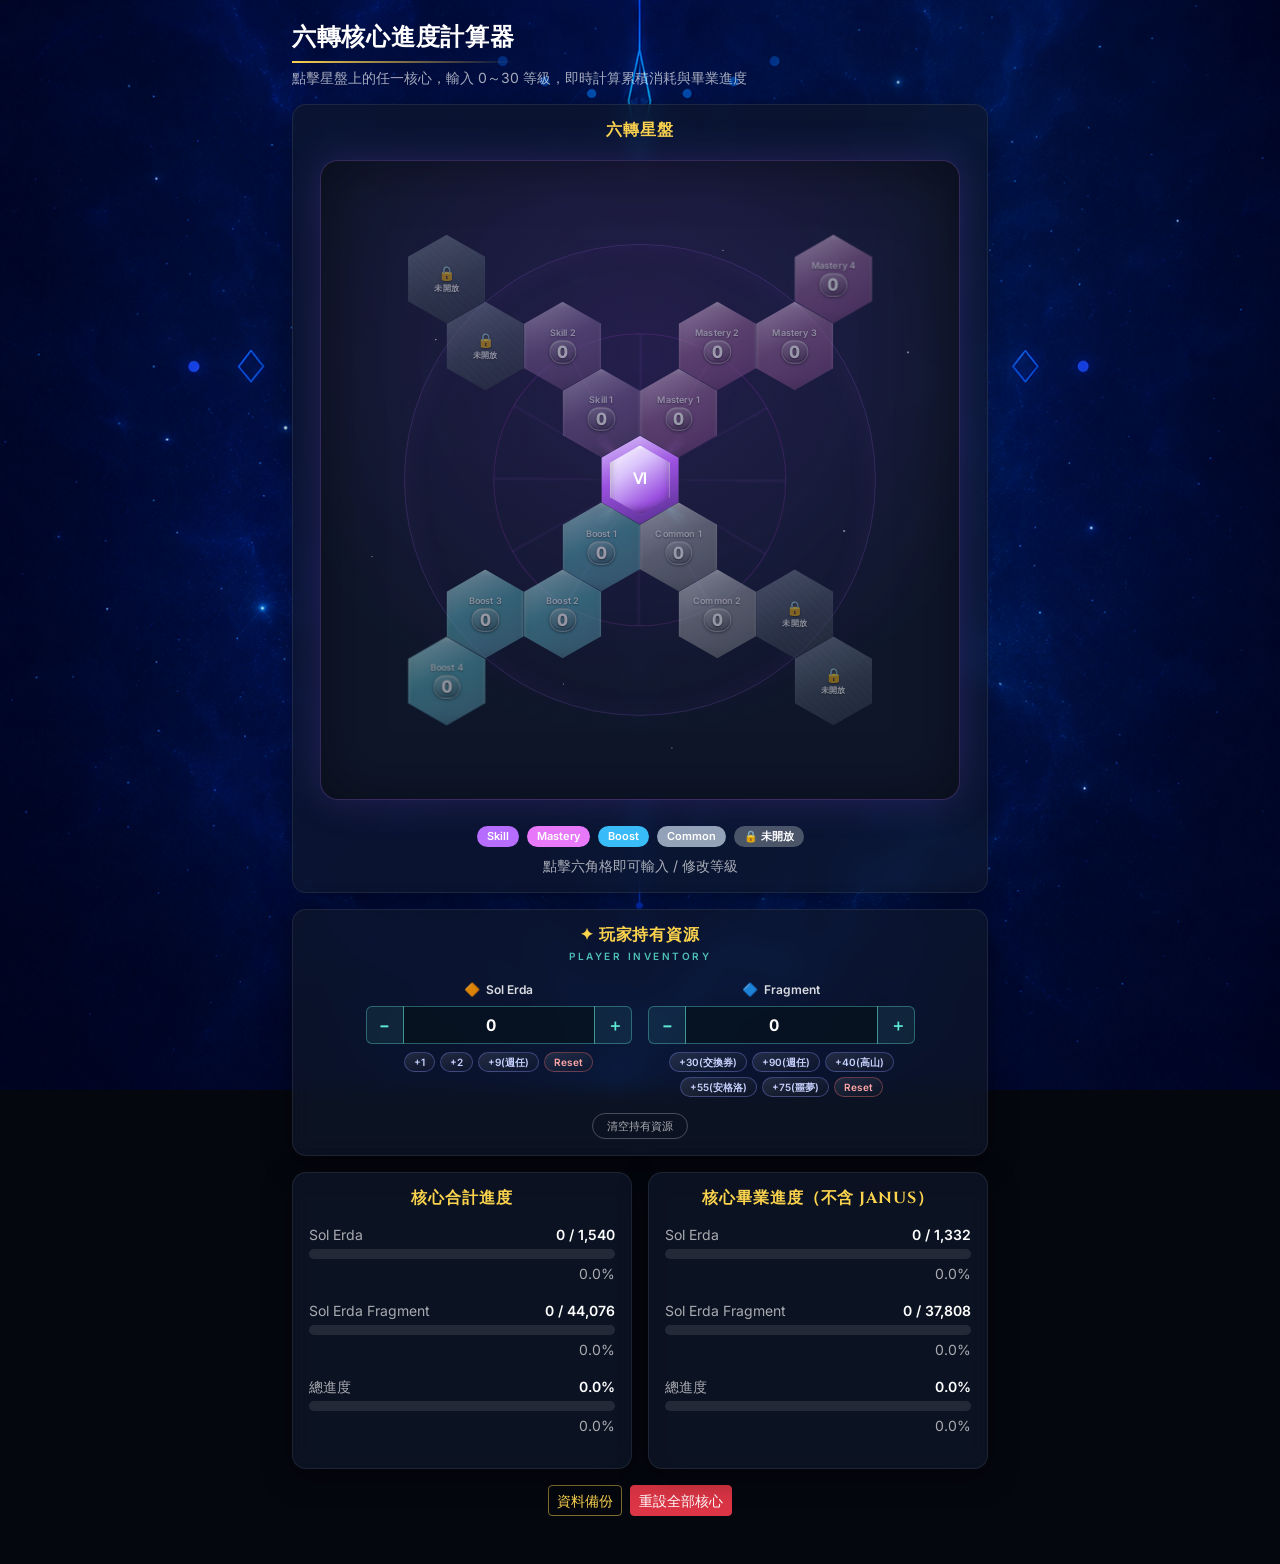
==== commit 5a0df7b6: "更新" ====
--- a/index.html
+++ b/index.html
@@ -12,7 +12,7 @@
 <link href="https://fonts.googleapis.com/css2?family=Cinzel:wght@600;700&family=Inter:wght@400;500;600;700&display=swap" rel="stylesheet">
 <!-- Bootstrap 5 CDN -->
 <link href="https://cdn.jsdelivr.net/npm/bootstrap@5.3.3/dist/css/bootstrap.min.css" rel="stylesheet">
-<link rel="stylesheet" href="style.css?v=12">
+<link rel="stylesheet" href="style.css?v=15">
 </head>
 <body>
 <div class="container py-4 app-container">
@@ -63,13 +63,27 @@
             <input type="number" min="0" step="1" class="form-control inventory-input" id="ownedErdaInput" value="0">
             <button type="button" class="btn inventory-step-btn" data-resource="erda" data-step="1" aria-label="增加 Sol Erda">＋</button>
           </div>
+          <div class="quick-add-row" data-resource="erda">
+            <button type="button" class="quick-add-btn" data-amount="1">+1</button>
+            <button type="button" class="quick-add-btn" data-amount="2">+2</button>
+            <button type="button" class="quick-add-btn" data-amount="9">+9(週任)</button>
+            <button type="button" class="quick-add-btn quick-add-reset" data-amount="reset">Reset</button>
+          </div>
         </div>
         <div class="col-6 col-sm-5">
           <label class="inventory-label" for="ownedFragmentInput"><span class="inventory-icon">🔷</span>Fragment</label>
           <div class="input-group inventory-input-group">
-            <button type="button" class="btn inventory-step-btn" data-resource="fragments" data-step="-100" aria-label="減少 Fragment">−</button>
-            <input type="number" min="0" step="100" class="form-control inventory-input" id="ownedFragmentInput" value="0">
-            <button type="button" class="btn inventory-step-btn" data-resource="fragments" data-step="100" aria-label="增加 Fragment">＋</button>
+            <button type="button" class="btn inventory-step-btn" data-resource="fragments" data-step="-1" aria-label="減少 Fragment">−</button>
+            <input type="number" min="0" step="1" class="form-control inventory-input" id="ownedFragmentInput" value="0">
+            <button type="button" class="btn inventory-step-btn" data-resource="fragments" data-step="1" aria-label="增加 Fragment">＋</button>
+          </div>
+          <div class="quick-add-row" data-resource="fragments">
+            <button type="button" class="quick-add-btn" data-amount="30">+30(交換券)</button>
+            <button type="button" class="quick-add-btn" data-amount="90">+90(週任)</button>
+            <button type="button" class="quick-add-btn" data-amount="40">+40(高山)</button>
+            <button type="button" class="quick-add-btn" data-amount="55">+55(安格洛)</button>
+            <button type="button" class="quick-add-btn" data-amount="75">+75(噩夢)</button>
+            <button type="button" class="quick-add-btn quick-add-reset" data-amount="reset">Reset</button>
           </div>
         </div>
       </div>
@@ -115,6 +129,30 @@
       <div class="modal-body">
         <p class="small text-muted">最多可保存 3 組備份，儲存與載入都只影響瀏覽器本機資料。</p>
         <div id="backupSlotListContainer"></div>
+
+        <hr class="my-3">
+        <h6 class="backup-section-subtitle text-center mb-2">資料匯出 / 匯入</h6>
+
+        <div class="d-flex justify-content-center mb-2">
+          <button type="button" class="btn btn-outline-gold btn-sm" id="exportDataButton">匯出資料</button>
+        </div>
+        <textarea id="exportedJsonTextarea" class="form-control font-monospace small mb-2 d-none" rows="5" readonly></textarea>
+        <div class="d-flex justify-content-center gap-2 mb-2 d-none" id="exportActionButtons">
+          <button type="button" class="btn btn-outline-secondary btn-sm" id="copyExportedJsonButton">複製到剪貼簿</button>
+          <button type="button" class="btn btn-outline-secondary btn-sm" id="downloadExportedJsonButton">下載 .json 檔案</button>
+        </div>
+        <div id="copyFeedbackText" class="form-text text-success text-center d-none">已複製到剪貼簿</div>
+
+        <hr class="my-3">
+
+        <label class="form-label small" for="importJsonTextarea">貼上先前匯出的 JSON 內容，或上傳檔案：</label>
+        <textarea id="importJsonTextarea" class="form-control font-monospace small mb-2" rows="5" placeholder='{"coreLevels": {...}, "ownedResources": {...}}'></textarea>
+        <input type="file" id="importFileInput" accept=".json,application/json" class="form-control form-control-sm mb-2">
+        <div id="importErrorAlert" class="alert alert-danger py-2 small d-none"></div>
+        <div id="importSuccessText" class="text-success small text-center mb-2 d-none">✔ 匯入成功，星盤與進度已更新</div>
+        <div class="d-flex justify-content-center">
+          <button type="button" class="btn btn-primary btn-sm" id="confirmImportButton">確認匯入</button>
+        </div>
       </div>
       <div class="modal-footer">
         <button type="button" class="btn btn-secondary btn-sm" data-bs-dismiss="modal">關閉</button>
--- a/style.css
+++ b/style.css
@@ -355,6 +355,14 @@
   padding: 10px 12px;
   margin-bottom: 10px;
 }
+
+.backup-section-subtitle {
+  font-family: var(--font-display);
+  color: var(--gold-bright);
+  letter-spacing: 0.08em;
+  font-size: 13px;
+}
+.modal hr { border-color: rgba(255, 255, 255, 0.15); opacity: 1; }
 .backup-slot-row:last-child { margin-bottom: 0; }
 
 /* ===== Bootstrap Modal 改為深色玻璃風格 ===== */
@@ -429,6 +437,44 @@
 }
 .inventory-clear-btn:hover { background-color: rgba(255, 255, 255, 0.08); color: #fff; }
 
+.quick-add-row {
+  display: flex;
+  flex-wrap: wrap;
+  gap: 5px;
+  justify-content: center;
+  margin-top: 8px;
+}
+.quick-add-btn {
+  font-size: 10px;
+  font-weight: 600;
+  line-height: 1;
+  padding: 4px 9px;
+  border-radius: 999px;
+  white-space: nowrap;
+  background: linear-gradient(160deg, rgba(255,255,255,0.1), rgba(15,23,42,0.5));
+  border: 1px solid rgba(129, 140, 248, 0.35);
+  color: #c7d2fe;
+  cursor: pointer;
+  transition: box-shadow 0.15s ease, background 0.15s ease, color 0.15s ease, transform 0.1s ease;
+}
+.quick-add-btn:hover {
+  background: linear-gradient(160deg, rgba(129,140,248,0.28), rgba(88,28,135,0.35));
+  box-shadow: 0 0 8px rgba(129,140,248,0.65), 0 0 4px rgba(56,189,248,0.45);
+  color: #fff;
+  border-color: rgba(165,180,252,0.6);
+}
+.quick-add-btn:active { transform: translateY(1px); }
+.quick-add-btn.quick-add-reset {
+  border-color: rgba(248,113,113,0.35);
+  color: #fca5a5;
+}
+.quick-add-btn.quick-add-reset:hover {
+  background: linear-gradient(160deg, rgba(248,113,113,0.25), rgba(127,29,29,0.35));
+  box-shadow: 0 0 8px rgba(248,113,113,0.55);
+  color: #fff;
+  border-color: rgba(252,165,165,0.6);
+}
+
 /* 進度條上的「持有資源可涵蓋」高亮光效：疊在實際已耗用進度條下方，
    露出的那一段（已耗用% 到 涵蓋% 之間）代表目前持有資源額外能補到的進度 */
 .progress { position: relative; overflow: hidden; }
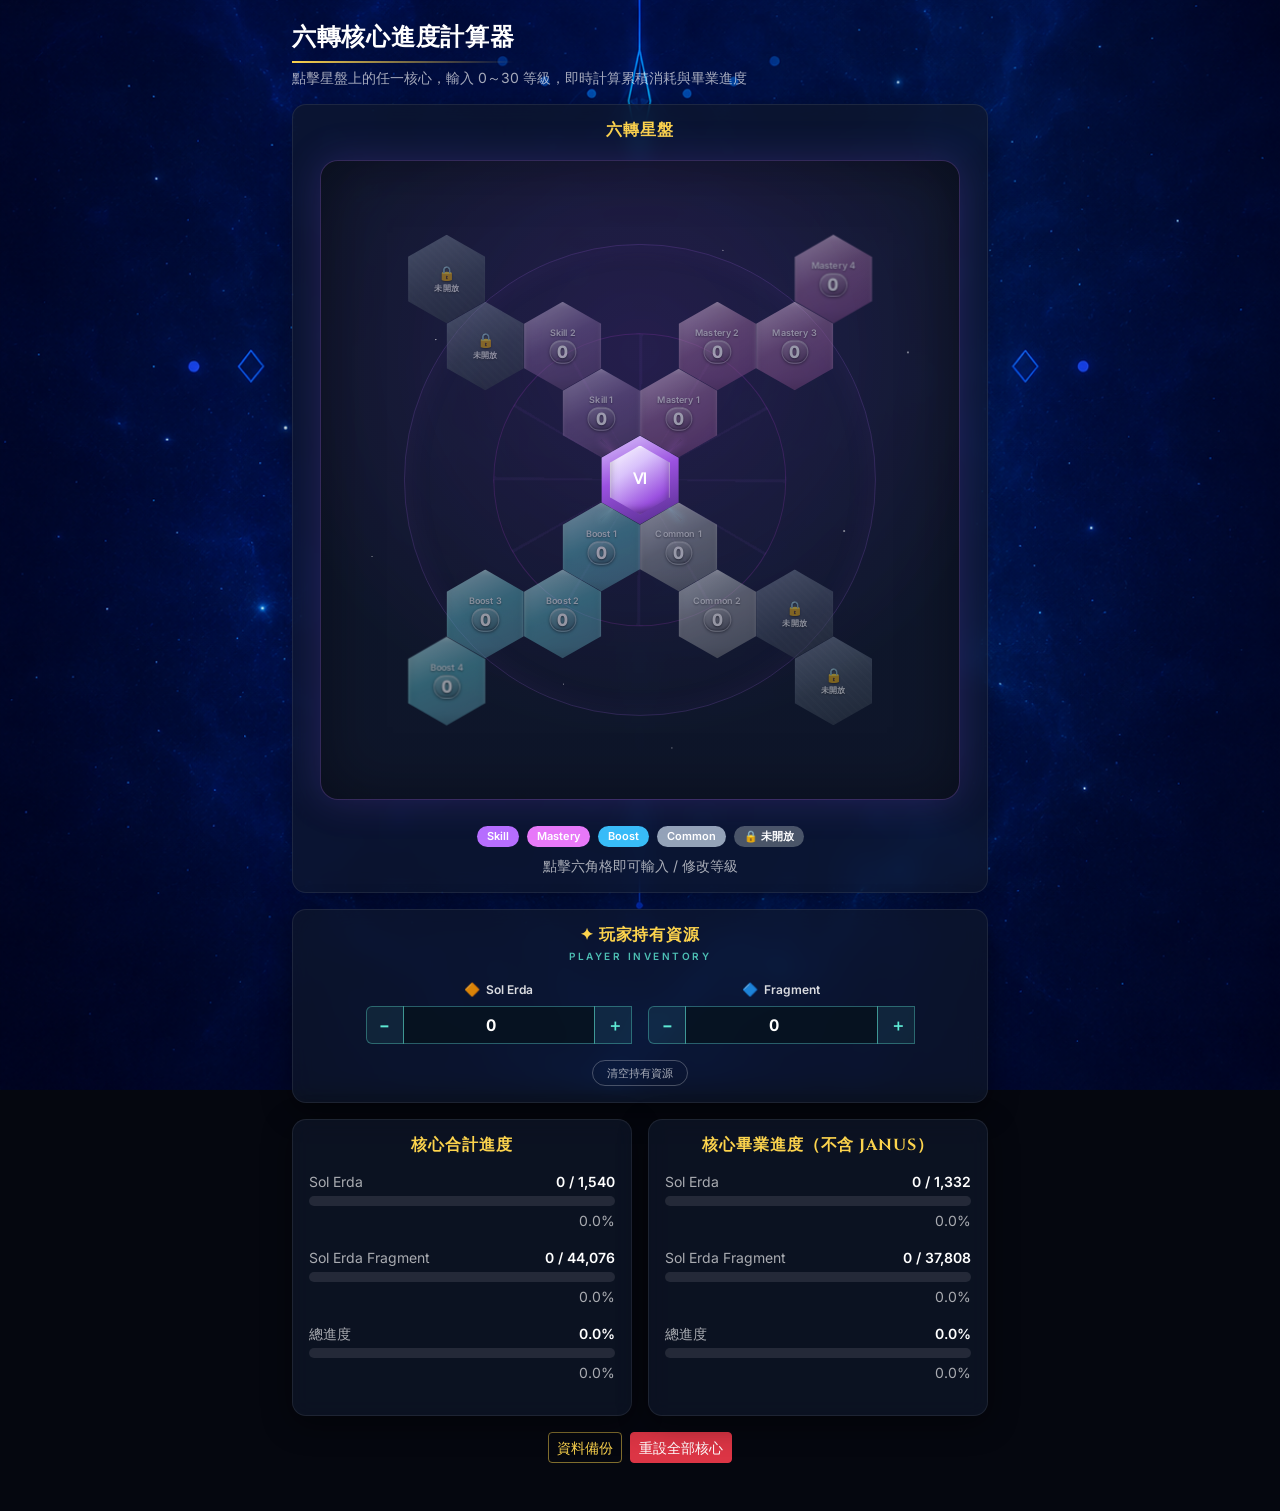
==== commit bf73bb9a: "更新快速計入" ====
--- a/index.html
+++ b/index.html
@@ -12,7 +12,7 @@
 <link href="https://fonts.googleapis.com/css2?family=Cinzel:wght@600;700&family=Inter:wght@400;500;600;700&display=swap" rel="stylesheet">
 <!-- Bootstrap 5 CDN -->
 <link href="https://cdn.jsdelivr.net/npm/bootstrap@5.3.3/dist/css/bootstrap.min.css" rel="stylesheet">
-<link rel="stylesheet" href="style.css?v=15">
+<link rel="stylesheet" href="style.css?v=16">
 </head>
 <body>
 <div class="container py-4 app-container">
@@ -58,32 +58,34 @@
       <div class="row g-3 justify-content-center">
         <div class="col-6 col-sm-5">
           <label class="inventory-label" for="ownedErdaInput"><span class="inventory-icon">🔶</span>Sol Erda</label>
-          <div class="input-group inventory-input-group">
+          <div class="input-group inventory-input-group position-relative">
             <button type="button" class="btn inventory-step-btn" data-resource="erda" data-step="-1" aria-label="減少 Sol Erda">−</button>
             <input type="number" min="0" step="1" class="form-control inventory-input" id="ownedErdaInput" value="0">
-            <button type="button" class="btn inventory-step-btn" data-resource="erda" data-step="1" aria-label="增加 Sol Erda">＋</button>
-          </div>
-          <div class="quick-add-row" data-resource="erda">
-            <button type="button" class="quick-add-btn" data-amount="1">+1</button>
-            <button type="button" class="quick-add-btn" data-amount="2">+2</button>
-            <button type="button" class="quick-add-btn" data-amount="9">+9(週任)</button>
-            <button type="button" class="quick-add-btn quick-add-reset" data-amount="reset">Reset</button>
+            <button type="button" class="btn inventory-plus-btn" data-resource="erda" aria-label="Sol Erda 快速累加選單" aria-haspopup="true">＋</button>
+            <div class="quick-add-popover" data-resource="erda" id="quickAddPopover-erda">
+              <button type="button" class="quick-add-menu-item" data-amount="1">+1 <span class="quick-add-note">基礎</span></button>
+              <button type="button" class="quick-add-menu-item" data-amount="2">+2</button>
+              <button type="button" class="quick-add-menu-item" data-amount="9">+9 <span class="quick-add-note">週任</span></button>
+              <hr class="quick-add-divider">
+              <button type="button" class="quick-add-menu-item quick-add-clear" data-amount="clear">清空欄位</button>
+            </div>
           </div>
         </div>
         <div class="col-6 col-sm-5">
           <label class="inventory-label" for="ownedFragmentInput"><span class="inventory-icon">🔷</span>Fragment</label>
-          <div class="input-group inventory-input-group">
+          <div class="input-group inventory-input-group position-relative">
             <button type="button" class="btn inventory-step-btn" data-resource="fragments" data-step="-1" aria-label="減少 Fragment">−</button>
             <input type="number" min="0" step="1" class="form-control inventory-input" id="ownedFragmentInput" value="0">
-            <button type="button" class="btn inventory-step-btn" data-resource="fragments" data-step="1" aria-label="增加 Fragment">＋</button>
-          </div>
-          <div class="quick-add-row" data-resource="fragments">
-            <button type="button" class="quick-add-btn" data-amount="30">+30(交換券)</button>
-            <button type="button" class="quick-add-btn" data-amount="90">+90(週任)</button>
-            <button type="button" class="quick-add-btn" data-amount="40">+40(高山)</button>
-            <button type="button" class="quick-add-btn" data-amount="55">+55(安格洛)</button>
-            <button type="button" class="quick-add-btn" data-amount="75">+75(噩夢)</button>
-            <button type="button" class="quick-add-btn quick-add-reset" data-amount="reset">Reset</button>
+            <button type="button" class="btn inventory-plus-btn" data-resource="fragments" aria-label="Fragment 快速累加選單" aria-haspopup="true">＋</button>
+            <div class="quick-add-popover" data-resource="fragments" id="quickAddPopover-fragments">
+              <button type="button" class="quick-add-menu-item" data-amount="30">+30 <span class="quick-add-note">交換券</span></button>
+              <button type="button" class="quick-add-menu-item" data-amount="40">+40 <span class="quick-add-note">高山</span></button>
+              <button type="button" class="quick-add-menu-item" data-amount="55">+55 <span class="quick-add-note">安格洛</span></button>
+              <button type="button" class="quick-add-menu-item" data-amount="75">+75 <span class="quick-add-note">噩夢</span></button>
+              <button type="button" class="quick-add-menu-item" data-amount="90">+90 <span class="quick-add-note">週任</span></button>
+              <hr class="quick-add-divider">
+              <button type="button" class="quick-add-menu-item quick-add-clear" data-amount="clear">清空欄位</button>
+            </div>
           </div>
         </div>
       </div>
--- a/style.css
+++ b/style.css
@@ -437,43 +437,86 @@
 }
 .inventory-clear-btn:hover { background-color: rgba(255, 255, 255, 0.08); color: #fff; }
 
-.quick-add-row {
+/* + / - 按鈕共用同一套外觀（原本 .inventory-step-btn 樣式延伸給新的 .inventory-plus-btn） */
+.inventory-plus-btn {
+  background-color: rgba(94, 234, 212, 0.08);
+  border: 1px solid rgba(94, 234, 212, 0.35);
+  color: #5eead4;
+  font-weight: 700;
+  width: 38px;
+}
+.inventory-plus-btn:hover { background-color: rgba(94, 234, 212, 0.22); color: #fff; border-color: #5eead4; }
+.inventory-plus-btn:active { transform: translateY(1px); }
+.inventory-plus-btn[aria-expanded="true"] {
+  background-color: rgba(94, 234, 212, 0.28);
+  border-color: #5eead4;
+  box-shadow: 0 0 8px rgba(94, 234, 212, 0.5);
+}
+
+/* 快速累加氣泡選單：深色玻璃擬態 + 冰藍微光邊框 */
+.quick-add-popover {
+  position: absolute;
+  top: calc(100% + 8px);
+  left: 50%;
+  transform: translateX(-50%) translateY(-6px);
+  width: max-content;
+  min-width: 150px;
+  max-width: min(220px, 85vw);
+  background: rgba(8, 20, 32, 0.92);
+  -webkit-backdrop-filter: blur(12px);
+  backdrop-filter: blur(12px);
+  border: 1px solid rgba(94, 234, 212, 0.4);
+  border-radius: 10px;
+  box-shadow: 0 12px 30px rgba(0, 0, 0, 0.55), 0 0 20px rgba(94, 234, 212, 0.18);
+  padding: 8px;
+  z-index: 40;
+  opacity: 0;
+  pointer-events: none;
+  transition: opacity 0.15s ease, transform 0.15s ease;
+}
+.quick-add-popover.is-open {
+  opacity: 1;
+  transform: translateX(-50%) translateY(0);
+  pointer-events: auto;
+}
+.quick-add-popover::before {
+  content: '';
+  position: absolute;
+  bottom: 100%; left: 50%;
+  transform: translateX(-50%);
+  border: 6px solid transparent;
+  border-bottom-color: rgba(94, 234, 212, 0.4);
+}
+.quick-add-popover::after {
+  content: '';
+  position: absolute;
+  bottom: 100%; left: 50%;
+  transform: translateX(-50%) translateY(1px);
+  border: 5px solid transparent;
+  border-bottom-color: rgba(8, 20, 32, 0.98);
+}
+.quick-add-menu-item {
   display: flex;
-  flex-wrap: wrap;
+  align-items: baseline;
+  justify-content: flex-start;
   gap: 5px;
-  justify-content: center;
-  margin-top: 8px;
-}
-.quick-add-btn {
-  font-size: 10px;
-  font-weight: 600;
-  line-height: 1;
-  padding: 4px 9px;
-  border-radius: 999px;
-  white-space: nowrap;
-  background: linear-gradient(160deg, rgba(255,255,255,0.1), rgba(15,23,42,0.5));
-  border: 1px solid rgba(129, 140, 248, 0.35);
-  color: #c7d2fe;
+  width: 100%;
+  background: transparent;
+  border: none;
+  color: #e5f9f5;
+  font-size: 12px;
+  font-weight: 700;
+  text-align: left;
+  padding: 6px 8px;
+  border-radius: 6px;
   cursor: pointer;
-  transition: box-shadow 0.15s ease, background 0.15s ease, color 0.15s ease, transform 0.1s ease;
-}
-.quick-add-btn:hover {
-  background: linear-gradient(160deg, rgba(129,140,248,0.28), rgba(88,28,135,0.35));
-  box-shadow: 0 0 8px rgba(129,140,248,0.65), 0 0 4px rgba(56,189,248,0.45);
-  color: #fff;
-  border-color: rgba(165,180,252,0.6);
-}
-.quick-add-btn:active { transform: translateY(1px); }
-.quick-add-btn.quick-add-reset {
-  border-color: rgba(248,113,113,0.35);
-  color: #fca5a5;
-}
-.quick-add-btn.quick-add-reset:hover {
-  background: linear-gradient(160deg, rgba(248,113,113,0.25), rgba(127,29,29,0.35));
-  box-shadow: 0 0 8px rgba(248,113,113,0.55);
-  color: #fff;
-  border-color: rgba(252,165,165,0.6);
-}
+  transition: background 0.15s ease, color 0.15s ease;
+}
+.quick-add-menu-item:hover { background: rgba(94, 234, 212, 0.16); color: #fff; }
+.quick-add-menu-item .quick-add-note { font-size: 10px; font-weight: 500; opacity: 0.65; }
+.quick-add-divider { border: none; border-top: 1px solid rgba(255,255,255,0.15); margin: 6px 2px; opacity: 1; }
+.quick-add-clear { color: #fca5a5; }
+.quick-add-clear:hover { background: rgba(248, 113, 113, 0.16); color: #fff; }
 
 /* 進度條上的「持有資源可涵蓋」高亮光效：疊在實際已耗用進度條下方，
    露出的那一段（已耗用% 到 涵蓋% 之間）代表目前持有資源額外能補到的進度 */
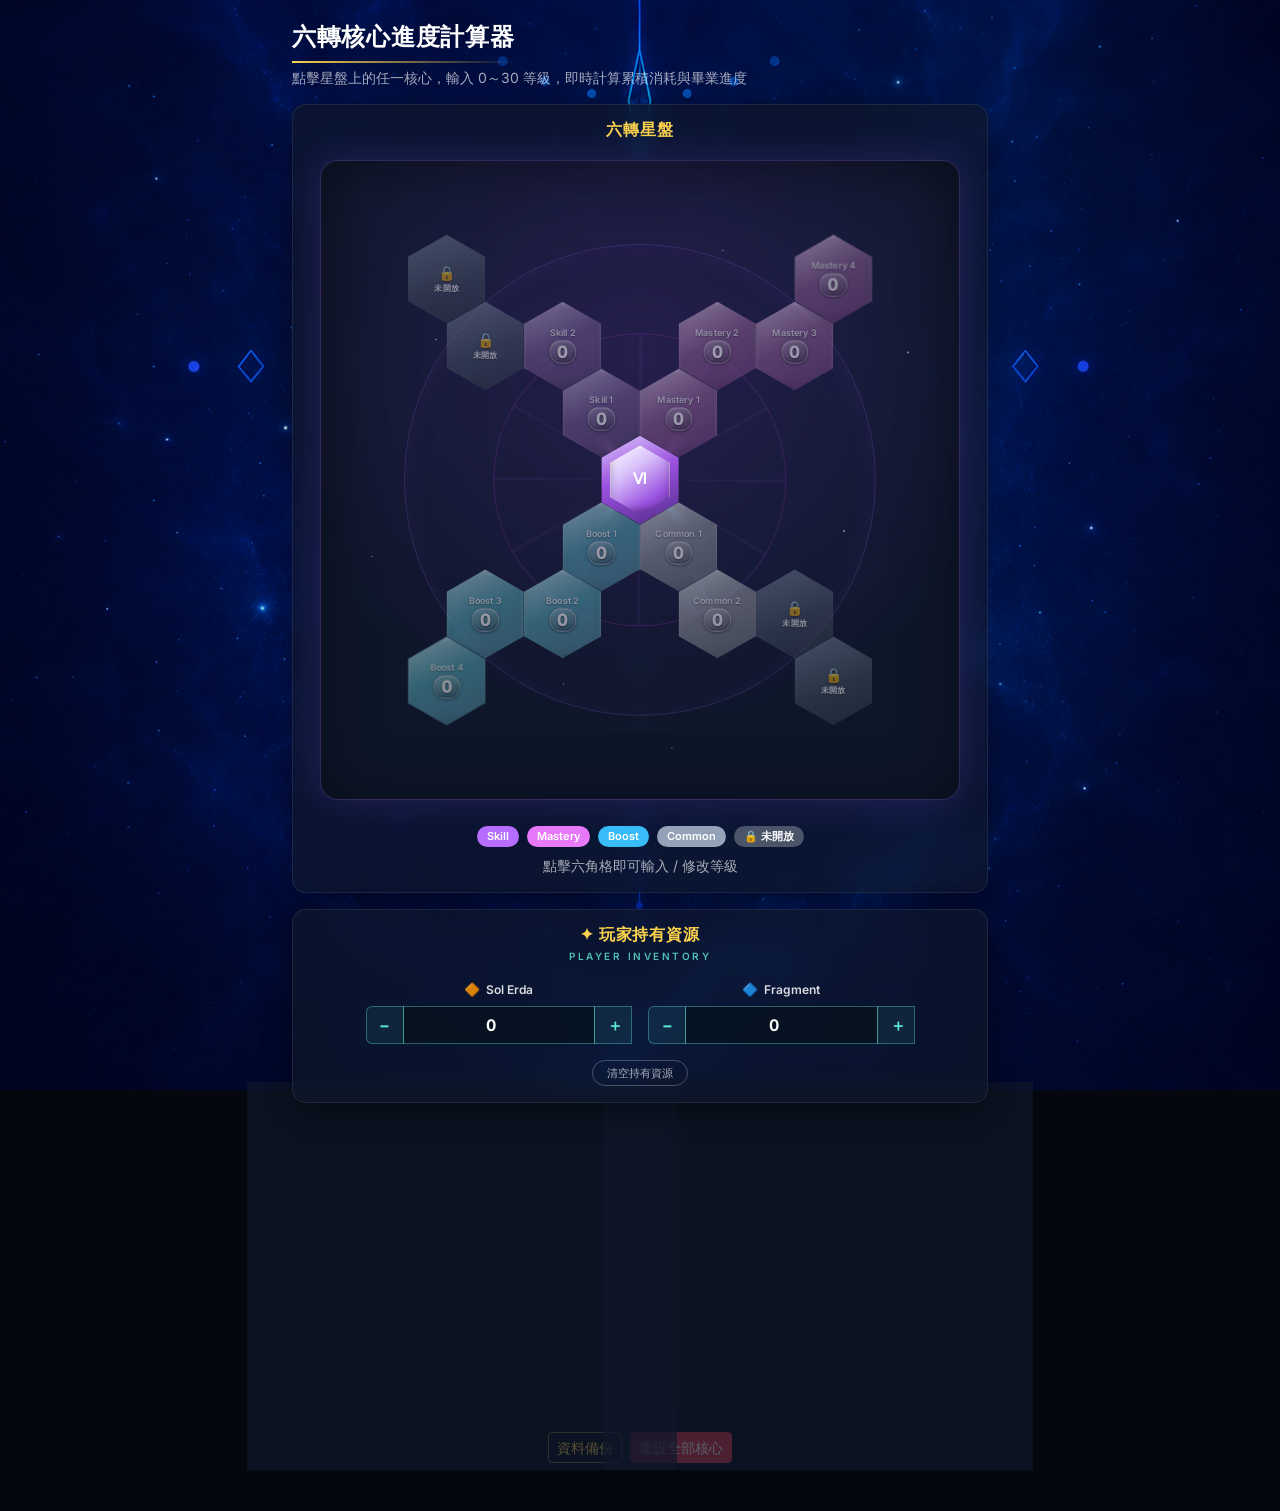
==== commit d0445275: "更新" ====
--- a/index.html
+++ b/index.html
@@ -12,7 +12,7 @@
 <link href="https://fonts.googleapis.com/css2?family=Cinzel:wght@600;700&family=Inter:wght@400;500;600;700&display=swap" rel="stylesheet">
 <!-- Bootstrap 5 CDN -->
 <link href="https://cdn.jsdelivr.net/npm/bootstrap@5.3.3/dist/css/bootstrap.min.css" rel="stylesheet">
-<link rel="stylesheet" href="style.css?v=16">
+<link rel="stylesheet" href="style.css?v=17">
 </head>
 <body>
 <div class="container py-4 app-container">
--- a/style.css
+++ b/style.css
@@ -437,6 +437,8 @@
 }
 .inventory-clear-btn:hover { background-color: rgba(255, 255, 255, 0.08); color: #fff; }
 
+.player-inventory-card { position: relative; z-index: 5; }
+
 /* + / - 按鈕共用同一套外觀（原本 .inventory-step-btn 樣式延伸給新的 .inventory-plus-btn） */
 .inventory-plus-btn {
   background-color: rgba(94, 234, 212, 0.08);
@@ -453,23 +455,27 @@
   box-shadow: 0 0 8px rgba(94, 234, 212, 0.5);
 }
 
-/* 快速累加氣泡選單：深色玻璃擬態 + 冰藍微光邊框 */
+/* 快速累加氣泡選單：深色玻璃擬態 + 冰藍微光邊框
+   z-index 拉到 9999，並讓父層卡片建立獨立堆疊層級，避免被下方卡片蓋住/裁切 */
 .quick-add-popover {
   position: absolute;
-  top: calc(100% + 8px);
+  top: calc(100% + 6px);
   left: 50%;
   transform: translateX(-50%) translateY(-6px);
+  display: flex;
+  flex-direction: column;
+  gap: 8px;
   width: max-content;
-  min-width: 150px;
-  max-width: min(220px, 85vw);
-  background: rgba(8, 20, 32, 0.92);
+  min-width: 140px;
+  max-width: min(240px, 85vw);
+  background: rgba(8, 20, 32, 0.96);
   -webkit-backdrop-filter: blur(12px);
   backdrop-filter: blur(12px);
   border: 1px solid rgba(94, 234, 212, 0.4);
   border-radius: 10px;
   box-shadow: 0 12px 30px rgba(0, 0, 0, 0.55), 0 0 20px rgba(94, 234, 212, 0.18);
-  padding: 8px;
-  z-index: 40;
+  padding: 10px 14px;
+  z-index: 9999;
   opacity: 0;
   pointer-events: none;
   transition: opacity 0.15s ease, transform 0.15s ease;
@@ -499,22 +505,22 @@
   display: flex;
   align-items: baseline;
   justify-content: flex-start;
-  gap: 5px;
+  gap: 6px;
   width: 100%;
   background: transparent;
   border: none;
   color: #e5f9f5;
-  font-size: 12px;
+  font-size: 0.95rem;
   font-weight: 700;
   text-align: left;
-  padding: 6px 8px;
-  border-radius: 6px;
+  padding: 8px 10px;
+  border-radius: 7px;
   cursor: pointer;
   transition: background 0.15s ease, color 0.15s ease;
 }
 .quick-add-menu-item:hover { background: rgba(94, 234, 212, 0.16); color: #fff; }
-.quick-add-menu-item .quick-add-note { font-size: 10px; font-weight: 500; opacity: 0.65; }
-.quick-add-divider { border: none; border-top: 1px solid rgba(255,255,255,0.15); margin: 6px 2px; opacity: 1; }
+.quick-add-menu-item .quick-add-note { font-size: 12px; font-weight: 500; opacity: 0.65; }
+.quick-add-divider { border: none; border-top: 1px solid rgba(255,255,255,0.15); margin: 2px 2px; opacity: 1; }
 .quick-add-clear { color: #fca5a5; }
 .quick-add-clear:hover { background: rgba(248, 113, 113, 0.16); color: #fff; }
 
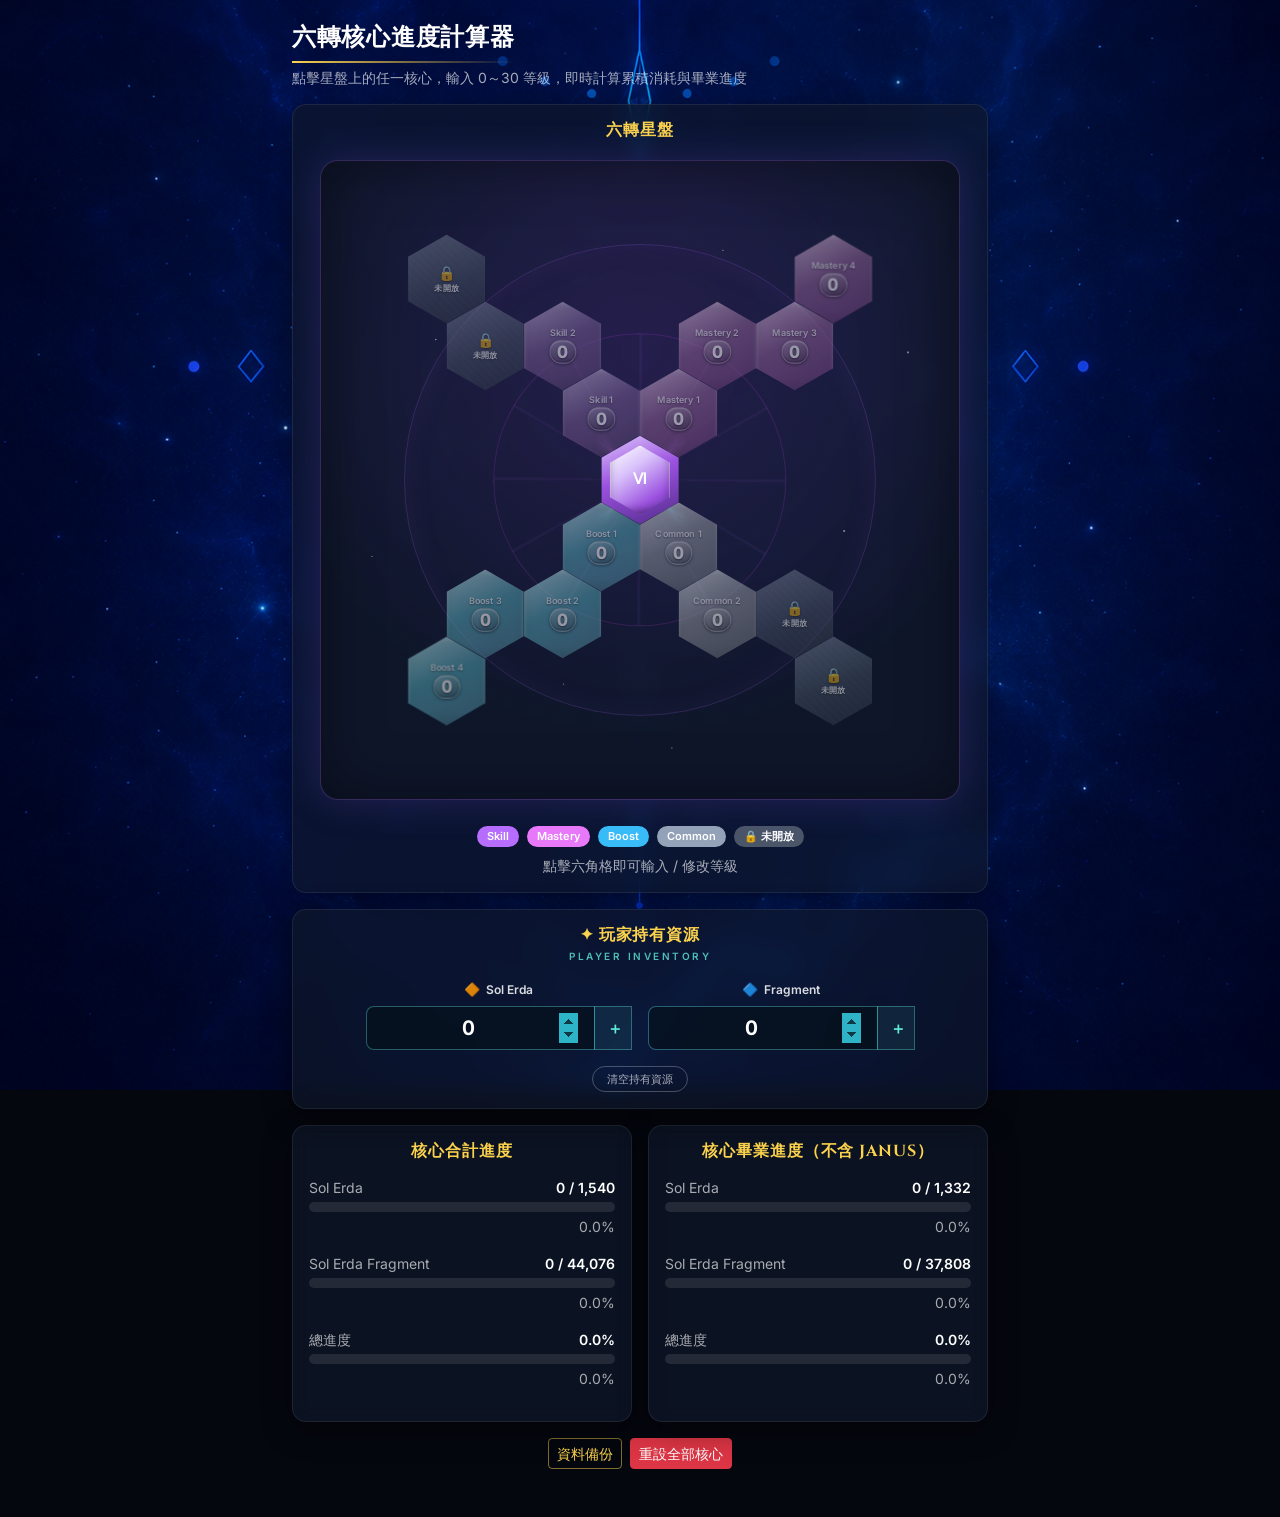
==== commit b1b9c203: "更新" ====
--- a/index.html
+++ b/index.html
@@ -12,7 +12,7 @@
 <link href="https://fonts.googleapis.com/css2?family=Cinzel:wght@600;700&family=Inter:wght@400;500;600;700&display=swap" rel="stylesheet">
 <!-- Bootstrap 5 CDN -->
 <link href="https://cdn.jsdelivr.net/npm/bootstrap@5.3.3/dist/css/bootstrap.min.css" rel="stylesheet">
-<link rel="stylesheet" href="style.css?v=17">
+<link rel="stylesheet" href="style.css?v=19">
 </head>
 <body>
 <div class="container py-4 app-container">
@@ -59,7 +59,6 @@
         <div class="col-6 col-sm-5">
           <label class="inventory-label" for="ownedErdaInput"><span class="inventory-icon">🔶</span>Sol Erda</label>
           <div class="input-group inventory-input-group position-relative">
-            <button type="button" class="btn inventory-step-btn" data-resource="erda" data-step="-1" aria-label="減少 Sol Erda">−</button>
             <input type="number" min="0" step="1" class="form-control inventory-input" id="ownedErdaInput" value="0">
             <button type="button" class="btn inventory-plus-btn" data-resource="erda" aria-label="Sol Erda 快速累加選單" aria-haspopup="true">＋</button>
             <div class="quick-add-popover" data-resource="erda" id="quickAddPopover-erda">
@@ -67,14 +66,13 @@
               <button type="button" class="quick-add-menu-item" data-amount="2">+2</button>
               <button type="button" class="quick-add-menu-item" data-amount="9">+9 <span class="quick-add-note">週任</span></button>
               <hr class="quick-add-divider">
-              <button type="button" class="quick-add-menu-item quick-add-clear" data-amount="clear">清空欄位</button>
+              <button type="button" class="quick-add-menu-item quick-add-clear" data-amount="clear">清空</button>
             </div>
           </div>
         </div>
         <div class="col-6 col-sm-5">
           <label class="inventory-label" for="ownedFragmentInput"><span class="inventory-icon">🔷</span>Fragment</label>
           <div class="input-group inventory-input-group position-relative">
-            <button type="button" class="btn inventory-step-btn" data-resource="fragments" data-step="-1" aria-label="減少 Fragment">−</button>
             <input type="number" min="0" step="1" class="form-control inventory-input" id="ownedFragmentInput" value="0">
             <button type="button" class="btn inventory-plus-btn" data-resource="fragments" aria-label="Fragment 快速累加選單" aria-haspopup="true">＋</button>
             <div class="quick-add-popover" data-resource="fragments" id="quickAddPopover-fragments">
@@ -84,7 +82,7 @@
               <button type="button" class="quick-add-menu-item" data-amount="75">+75 <span class="quick-add-note">噩夢</span></button>
               <button type="button" class="quick-add-menu-item" data-amount="90">+90 <span class="quick-add-note">週任</span></button>
               <hr class="quick-add-divider">
-              <button type="button" class="quick-add-menu-item quick-add-clear" data-amount="clear">清空欄位</button>
+              <button type="button" class="quick-add-menu-item quick-add-clear" data-amount="clear">清空</button>
             </div>
           </div>
         </div>
--- a/style.css
+++ b/style.css
@@ -407,8 +407,11 @@
 .inventory-input {
   background-color: rgba(6, 18, 26, 0.65);
   border: 1px solid rgba(94, 234, 212, 0.35);
+  border-right: 1px solid rgba(0, 242, 254, 0.3);
+  border-radius: 8px 0 0 8px;
   color: #fff;
   text-align: center;
+  font-size: 1.25rem;
   font-weight: 700;
   font-variant-numeric: tabular-nums;
 }
@@ -418,15 +421,6 @@
   color: #fff;
   box-shadow: 0 0 0 3px rgba(94, 234, 212, 0.28);
 }
-.inventory-step-btn {
-  background-color: rgba(94, 234, 212, 0.08);
-  border: 1px solid rgba(94, 234, 212, 0.35);
-  color: #5eead4;
-  font-weight: 700;
-  width: 38px;
-}
-.inventory-step-btn:hover { background-color: rgba(94, 234, 212, 0.22); color: #fff; border-color: #5eead4; }
-.inventory-step-btn:active { transform: translateY(1px); }
 .inventory-clear-btn {
   background-color: transparent;
   border: 1px solid rgba(255, 255, 255, 0.25);
@@ -439,10 +433,11 @@
 
 .player-inventory-card { position: relative; z-index: 5; }
 
-/* + / - 按鈕共用同一套外觀（原本 .inventory-step-btn 樣式延伸給新的 .inventory-plus-btn） */
+/* 右側「+」按鈕：維持右側圓角，跟輸入框之間隔著一條冰藍分隔線（由輸入框的 border-right 產生） */
 .inventory-plus-btn {
   background-color: rgba(94, 234, 212, 0.08);
   border: 1px solid rgba(94, 234, 212, 0.35);
+  border-radius: 0 8px 8px 0;
   color: #5eead4;
   font-weight: 700;
   width: 38px;
@@ -453,6 +448,21 @@
   background-color: rgba(94, 234, 212, 0.28);
   border-color: #5eead4;
   box-shadow: 0 0 8px rgba(94, 234, 212, 0.5);
+}
+
+/* 保留原生數字輸入框的上下微調箭頭（絕不隱藏），並美化成冰藍科技發光質感 */
+.inventory-input::-webkit-inner-spin-button,
+.inventory-input::-webkit-outer-spin-button {
+  opacity: 0.75;
+  cursor: pointer;
+  filter: invert(0.8) sepia(1) hue-rotate(140deg) saturate(3);
+  padding: 2px;
+  margin-right: 4px;
+}
+.inventory-input::-webkit-inner-spin-button:hover,
+.inventory-input::-webkit-outer-spin-button:hover {
+  opacity: 1;
+  filter: invert(1) drop-shadow(0 0 4px #00f2fe);
 }
 
 /* 快速累加氣泡選單：深色玻璃擬態 + 冰藍微光邊框
@@ -468,9 +478,9 @@
   width: max-content;
   min-width: 140px;
   max-width: min(240px, 85vw);
-  background: rgba(8, 20, 32, 0.96);
-  -webkit-backdrop-filter: blur(12px);
-  backdrop-filter: blur(12px);
+  background: rgba(15, 23, 42, 0.95);
+  -webkit-backdrop-filter: blur(8px);
+  backdrop-filter: blur(8px);
   border: 1px solid rgba(94, 234, 212, 0.4);
   border-radius: 10px;
   box-shadow: 0 12px 30px rgba(0, 0, 0, 0.55), 0 0 20px rgba(94, 234, 212, 0.18);
@@ -499,7 +509,7 @@
   bottom: 100%; left: 50%;
   transform: translateX(-50%) translateY(1px);
   border: 5px solid transparent;
-  border-bottom-color: rgba(8, 20, 32, 0.98);
+  border-bottom-color: rgba(15, 23, 42, 0.98);
 }
 .quick-add-menu-item {
   display: flex;
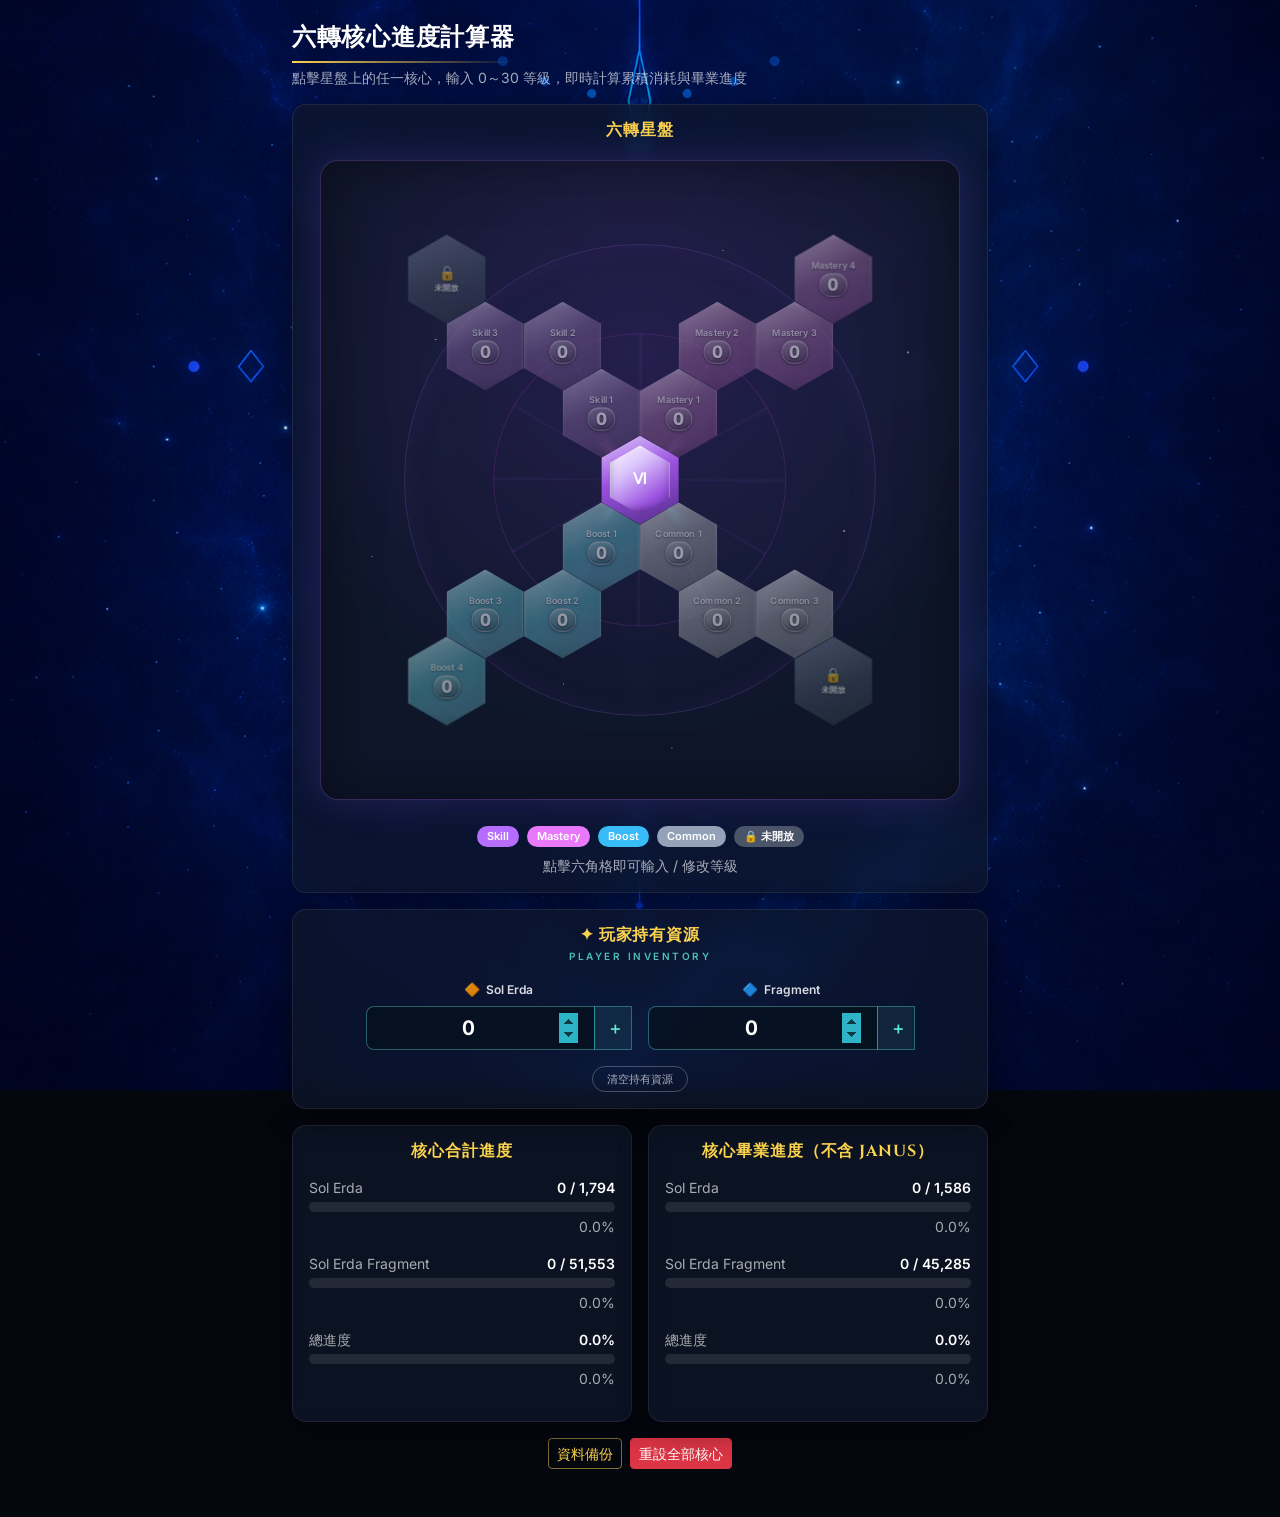
==== commit cdcd9e55: "更新skill3 common3" ====
--- a/index.html
+++ b/index.html
@@ -164,6 +164,6 @@
 <!-- 六角格點擊編輯用的微型輸入框（由 script.js 動態插入定位） -->
 
 <script src="https://cdn.jsdelivr.net/npm/bootstrap@5.3.3/dist/js/bootstrap.bundle.min.js"></script>
-<script src="script.js"></script>
+<script src="script.js?v=2"></script>
 </body>
 </html>
